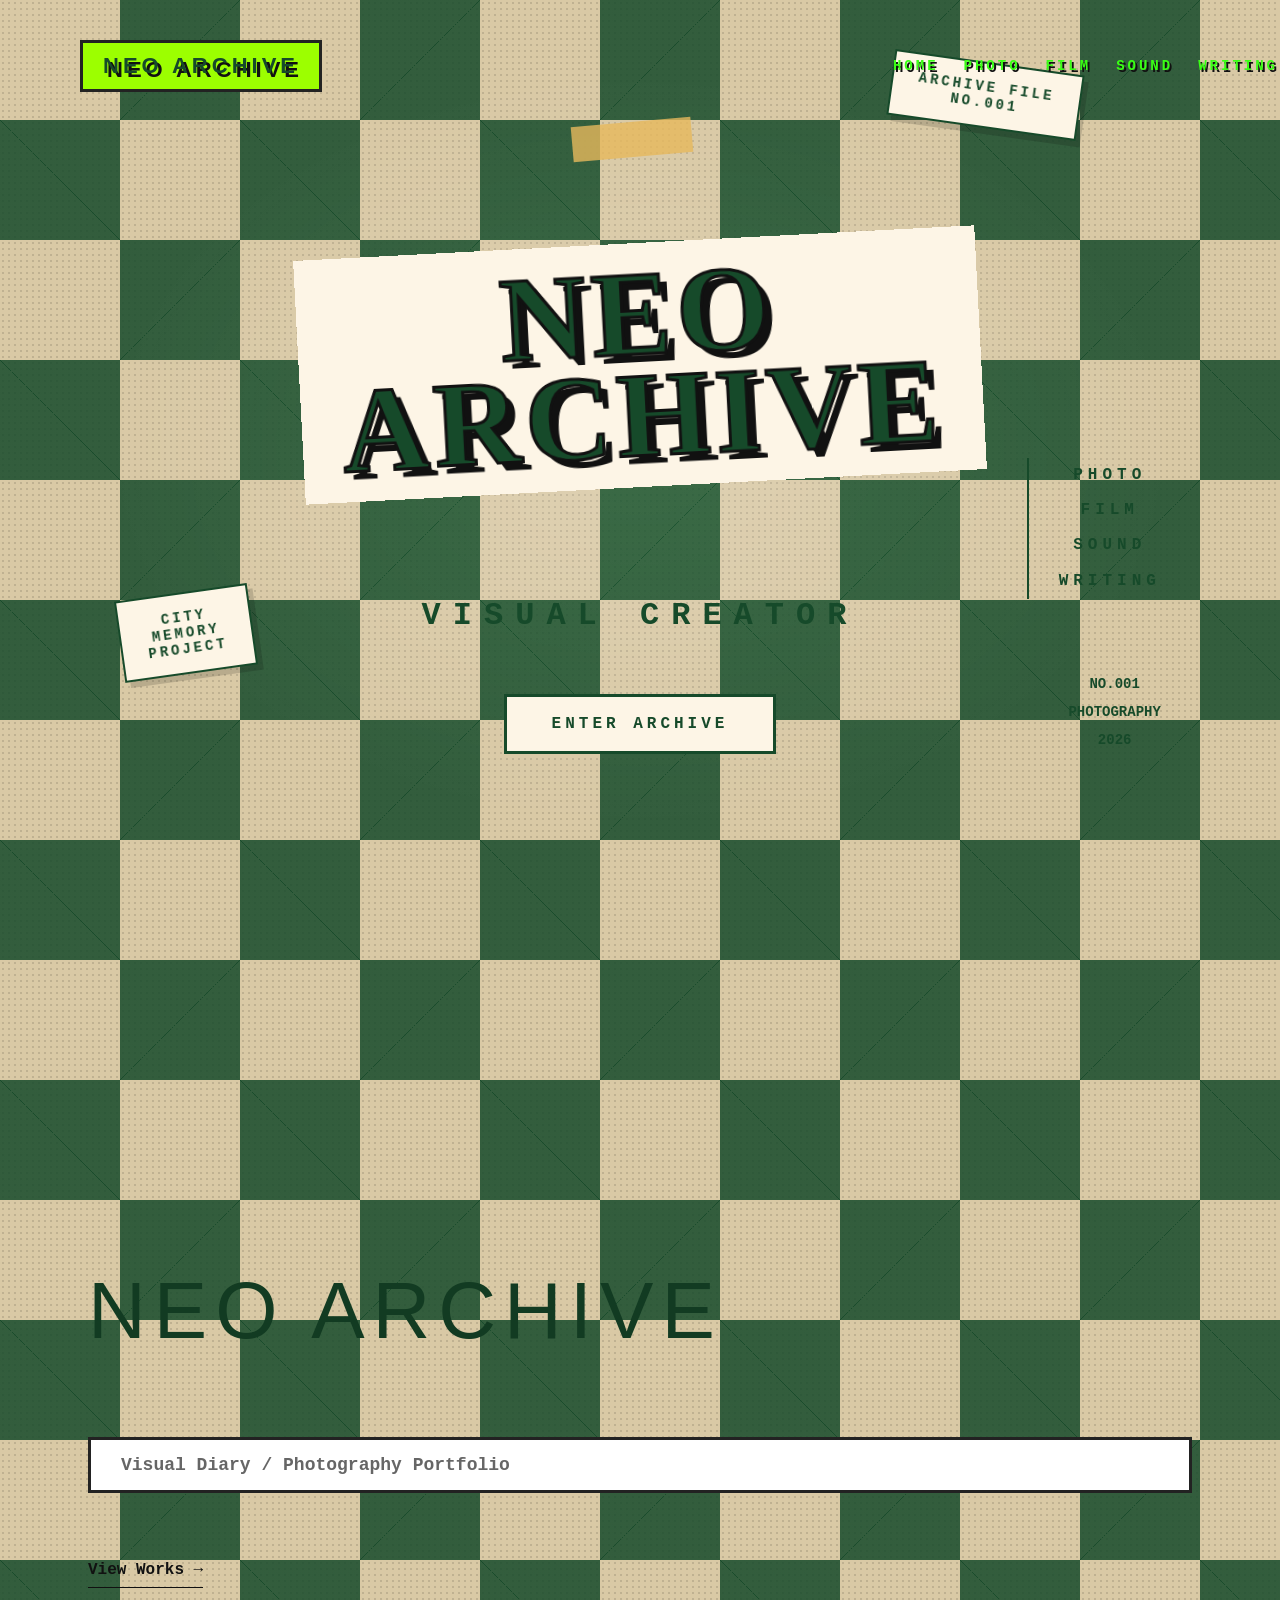
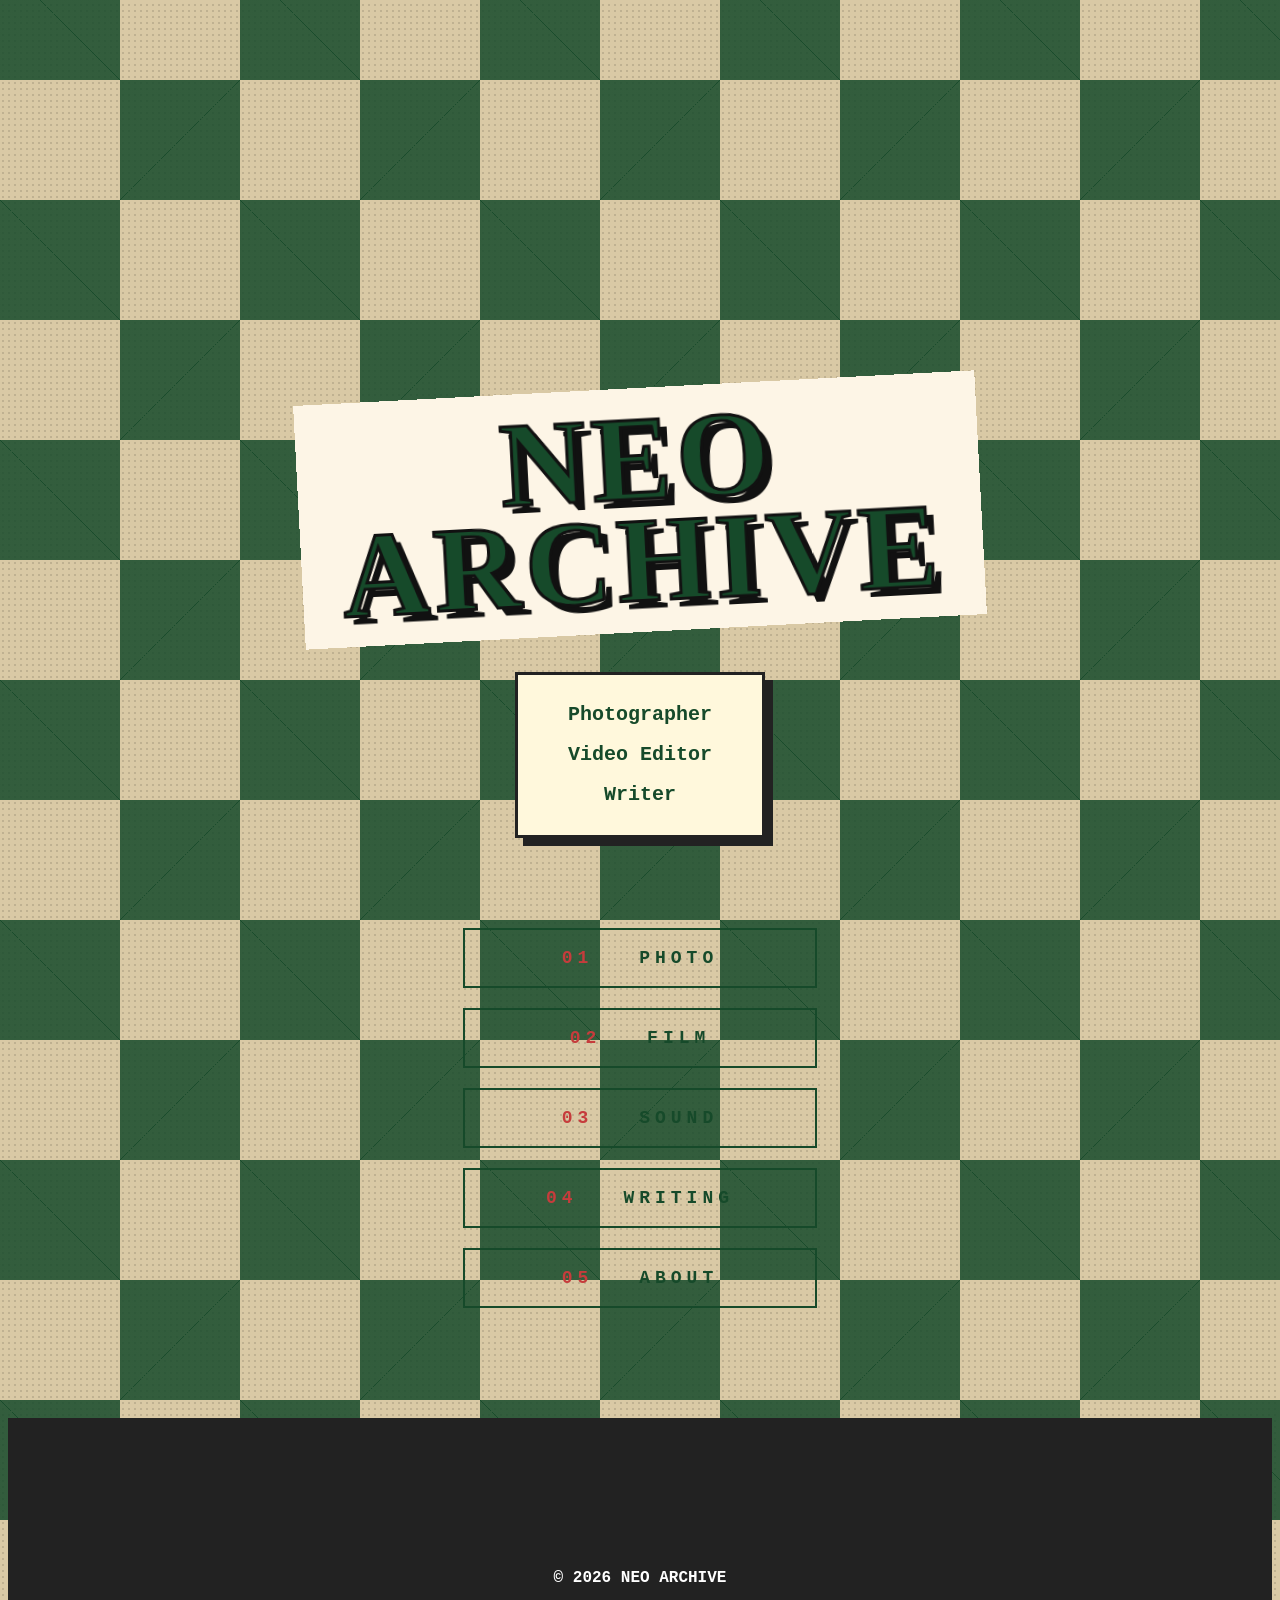
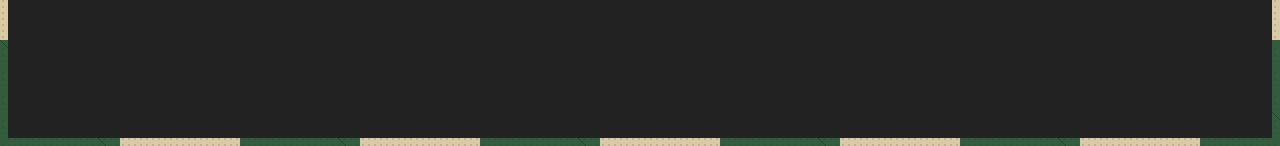
==== index.html @ 203f66b9 "Add files via upload" ====
<!DOCTYPE html>
<html lang="zh-CN">

<head>

<meta charset="UTF-8"><meta name="description" content="NEO ARCHIVE is a photography portfolio focusing on urban observation, documentary photography and visual storytelling.">

<meta name="viewport" content="width=device-width, initial-scale=1.0">

<title>NEO ARCHIVE — Photography Portfolio</title>

<link rel="stylesheet" href="style.css">

</head>


<body><div class="loader">

NEO ARCHIVE

</div><main class="home">


    <div class="cover"><div class="archive-label top-label">

ARCHIVE FILE<br>
NO.001

</div>



<div class="archive-label left-label">

CITY<br>
MEMORY<br>
PROJECT

</div>



<div class="tape">

</div>


        <h1 class="logo-big">
            NEO<br>
            ARCHIVE
        </h1>



        <div class="creator-role">

VISUAL CREATOR

</div>


<div class="creator-fields">

PHOTO<br>
FILM<br>
SOUND<br>
WRITING

</div>



        <a href="photo.html" class="enter">

            ENTER ARCHIVE

        </a>



        <div class="info">

            NO.001<br>
            PHOTOGRAPHY<br>
            2026

        </div>


    </div>


</main>
<section class="hero">

<h1>
NEO ARCHIVE
</h1>

<p>
Visual Diary / Photography Portfolio
</p>

<a href="photo.html">
View Works →
</a>

</section>

<header class="site-header">

<div class="logo">
<a href="index.html">NEO ARCHIVE</a>
</div>


<nav>

<a href="index.html">HOME</a>

<a href="photo.html">PHOTO</a>

<a href="film.html">FILM</a>

<a href="sound.html">SOUND</a>

<a href="writing.html">WRITING</a>

<a href="about.html">ABOUT</a>

</nav>


</header>



<section class="home">


<div class="logo-big">

NEO
<br>
ARCHIVE

</div>



<p class="subtitle">

Photographer
<br>

Video Editor
<br>

Writer

</p>



<div class="archive-menu">


<a href="photo.html">

<span>01</span>

PHOTO

</a>



<a href="film.html">

<span>02</span>

FILM

</a>



<a href="sound.html">

<span>03</span>

SOUND

</a>



<a href="writing.html">

<span>04</span>

WRITING

</a>



<a href="about.html">

<span>05</span>

ABOUT

</a>


</div>


</section>




<footer>

© 2026 NEO ARCHIVE

</footer>



</body>


</html>
---- style.css ----
body {

font-family:
"Helvetica Neue",
"PingFang SC",
Arial,
sans-serif;

background:#e9e5dc；

color:#4a463f;

}

font-family:
"Helvetica Neue",
"PingFang SC",
Arial,
sans-serif;

background:#fafafa;

color:#111;

}*{

margin:0;

padding:0;

box-sizing:border-box;

}


body{body {

font-family:
"Helvetica Neue",
"PingFang SC",
Arial,
sans-serif;

background:#f7f7f5;

color:#111;

}

background:

linear-gradient(
45deg,
#111 25%,
transparent 25%
),

linear-gradient(
-45deg,
#111 25%,
transparent 25%
),

linear-gradient(
45deg,
transparent 75%,
#111 75%
),

linear-gradient(
-45deg,
transparent 75%,
#111 75%
);


background-size:80px 80px;

background-position:
0 0,
0 40px,
40px -40px,
-40px 0;


background-color:#f5f0df;


color:#222;


font-family:

"Courier New",
"Microsoft YaHei",
monospace;


}


/* 顶部导航 */

header{


position:fixed;

top:0;

left:0;

width:100%;


padding:30px 50px;


display:flex;

justify-content:space-between;


z-index:10;


}



.logo{


background:#9cff00;

padding:10px 20px;

border:3px solid #222;


font-weight:bold;

}


nav{


display:flex;

gap:25px;


}



nav a {

text-decoration:none;

color:#111;

font-size:14px;

letter-spacing:3px;

}


background:#ff9fc8;


padding:8px 15px;


border:2px solid #222;


color:#222;

text-decoration:none;


}



/* 首页 */

.hero{


height:100vh;


display:flex;

flex-direction:column;

justify-content:center;

align-items:center;


}



.logo-big{


font-size:90px;


font-weight:900;


line-height:0.8;


color:#8bd000;


text-shadow:

4px 4px #222;


text-align:center;


animation:float 3s infinite;


}



.hero p{


margin-top:40px;


background:#fff;

padding:15px 30px;


border:3px solid #222;


}





/* 通用区域 */


section{


padding:120px 8%;


}



h1{


font-size:50px;


margin-bottom:60px;


color:#ff4f9a;


}





/* 卡片 */


.card{


background:#fff8dc;


border:3px solid #222;


padding:40px;


box-shadow:

10px 10px 0 #222;


}




/* 图片 */


.gallery{


display:grid;

grid-template-columns:

repeat(3,1fr);


gap:40px;


}



.gallery img{


width:100%;


border:8px solid white;


box-shadow:

5px 5px 0 #222;


transition:0.8s;


}



.gallery img:hover{


transform:

rotate(-3deg)
scale(1.05);


}





#video img{


width:400px;


border:5px solid #222;


}





.music-box{


background:#9cff00;


padding:40px;


border:4px solid #222;


width:300px;


font-size:20px;


}




footer{


padding:60px;

text-align:center;


background:#222;

color:white;


}





@keyframes float{


0%,100%{

transform:translateY(0);

}


50%{

transform:translateY(-20px);

}


}




@media(max-width:768px){


.logo-big{

font-size:50px;

}


.gallery{

grid-template-columns:1fr;

}


nav{

display:none;

}


}/* ===== 新首页布局优化 ===== */


.home{

height:100vh;

display:flex;

flex-direction:column;

justify-content:center;

align-items:center;

text-align:center;

}





.logo-big{


font-size:120px;

font-weight:900;

line-height:0.85;


color:#8bd000;


text-shadow:

8px 8px 0 #222;


letter-spacing:-5px;


animation:float 3s infinite;


}





.subtitle{


margin-top:40px;


background:#fff8dc;


padding:20px 50px;


border:3px solid #222;


box-shadow:

8px 8px 0 #222;


font-size:20px;


line-height:2;


}





.menu{


margin-top:50px;


display:flex;


gap:25px;


flex-wrap:wrap;


justify-content:center;


}




.menu a{


text-decoration:none;


color:#222;


background:#ff9fc8;


padding:15px 30px;


border:

3px solid #222;


font-size:18px;


box-shadow:

5px 5px 0 #222;


transition:.3s;


}




.menu a:hover{


transform:

translateY(-8px);


background:#9cff00;


}





@keyframes float{


0%,100%{


transform:translateY(0);


}



50%{


transform:translateY(-15px);


}


}




footer{


height:200px;


display:flex;


justify-content:center;


align-items:center;


}
/* ABOUT PAGE */


.about{


min-height:100vh;

padding-top:180px;


}



.about-card{


max-width:700px;


background:#fff8dc;


border:3px solid #222;


padding:60px;


box-shadow:

12px 12px 0 #222;


font-size:20px;


line-height:2;


}



.about-card h2{


font-size:40px;


margin-bottom:20px;


}



.contact{


margin-top:80px;


background:#9cff00;


padding:40px;


border:3px solid #222;


max-width:400px;


box-shadow:

8px 8px 0 #222;


}


.contact h2{


margin-bottom:30px;


}/* PHOTO PAGE */


.photo-page{


padding-top:180px;


}



.photo-page h1{


font-size:60px;


}



.photo-page h2{


font-size:80px;


font-weight:900;


margin-top:50px;


}



.meta{


margin-top:30px;


font-size:20px;


}



.description{


max-width:700px;


margin:

100px auto;


font-size:22px;


line-height:2;


}




.photo-book{


display:flex;


flex-direction:column;


gap:120px;


}




.photo-book img{


width:85%;


margin:auto;


border:

10px solid #fff;


box-shadow:

10px 10px 0 #222;


transition:1s;


}



.photo-book img:hover{


transform:

scale(1.03);


}





.camera-info{


margin:

150px auto;


max-width:500px;


background:#9cff00;


padding:40px;


border:

3px solid #222;


box-shadow:

8px 8px 0 #222;


}.back-home {
    position: relative;
    z-index: 9999;
    display: inline-block;
    margin: 30px;
    color: #111;
    text-decoration: none;
}.hero {
    min-height: 90vh;
    display: flex;
    flex-direction: column;
    justify-content: center;
    padding: 80px;
}


.hero h1 {
    font-size: 80px;
    font-weight: 400;
    letter-spacing: 8px;
}


.hero p {
    margin-top: 20px;
    font-size: 18px;
    color: #666;
}


.hero a {
    margin-top: 50px;
    width: fit-content;
    text-decoration: none;
    color: #111;
    border-bottom: 1px solid #111;
    padding-bottom: 8px;
}.photo-page {
    padding: 120px 80px;
}


.photo-page h1 {
    font-size: 60px;
    font-weight: 300;
    letter-spacing: 10px;
}


.photo-page h2 {
    margin-top: 30px;
    font-size: 28px;
    font-weight: 400;
}


.meta {
    margin-top: 20px;
    color: #777;
    line-height: 2;
}


.description {
    max-width: 500px;
    margin: 80px 0;
    line-height: 2;
    font-size: 16px;
}.photo-book {

    display:flex;

    flex-direction:column;

    gap:120px;

}


.photo-book img {

    width:100%;

    max-width:1100px;

    margin:auto;

    display:block;

}.photo-book img {

    opacity:0;

    transform:translateY(40px);

    animation:fadeUp 1s ease forwards;

}


.photo-book img:nth-child(2){

animation-delay:.3s;

}


.photo-book img:nth-child(3){

animation-delay:.6s;

}



@keyframes fadeUp {


from {

opacity:0;

transform:translateY(40px);

}


to {

opacity:1;

transform:translateY(0);

}

}.lightbox {

position:fixed;

top:0;

left:0;

width:100%;

height:100%;

background:rgba(0,0,0,0.85);

display:none;

justify-content:center;

align-items:center;

z-index:9999;

}


.lightbox img {

max-width:90%;

max-height:90%;

}



.lightbox.active {

display:flex;

}


.gallery-img {

cursor:pointer;

}.about-page {

padding:120px 80px;

max-width:900px;

}


.about-page h1 {

font-size:60px;

font-weight:300;

letter-spacing:10px;

}



.about-content {

margin-top:80px;

}



.about-content h2 {

font-size:30px;

font-weight:400;

margin-bottom:50px;

}



.about-content p {

font-size:18px;

line-height:2;

margin-bottom:30px;

color:#333;

}



.contact {

margin-top:120px;

}



.contact h3 {

letter-spacing:5px;

font-weight:400;

}



.contact p {

line-height:2;

color:#555;

}.site-header {

display:flex;

justify-content:space-between;

align-items:center;

padding:40px 80px;

}



.logo a {

text-decoration:none;

color:#111;

font-size:22px;

letter-spacing:4px;

}

text-decoration:none;

color:#111;

font-size:22px;

letter-spacing:4px;

}



nav {

display:flex;

gap:40px;

}



nav a {

text-decoration:none;

color:#111;

font-size:14px;

letter-spacing:3px;

}

text-decoration:none;

color:#333;

font-size:14px;

letter-spacing:3px;

}



nav a:hover {

opacity:.5;

}/* Mobile Responsive */

@media (max-width: 768px) {


.site-header {

    padding:25px 20px;

    flex-direction:column;

    gap:25px;

}



.logo a {

    font-size:18px;

}



nav {

    gap:20px;

}



nav a {

    font-size:12px;

}



.hero {

    padding:40px 20px;

}



.hero h1 {

    font-size:45px;

    letter-spacing:5px;

}



.photo-page {

    padding:60px 20px;

}



.photo-page h1 {

    font-size:40px;

}



.photo-book {

    gap:60px;

}



.photo-book img {

    width:100%;

}



.about-page {

    padding:60px 20px;

}



.about-page h1 {

    font-size:40px;

}



.about-content h2 {

    font-size:24px;

}



.about-content p {

    font-size:16px;

}


.contact {

    margin-top:60px;

}


}img {

max-width:100%;

height:auto;

}/* Page Fade In */

body {

animation: pageFade 1s ease;

}


@keyframes pageFade {

from {

opacity:0;

}

to {

opacity:1;

}

}/* Title Animation */


.hero h1,
.photo-page h1,
.about-page h1 {

animation:titleMove 1s ease forwards;

}


@keyframes titleMove {


from {

opacity:0;

transform:translateY(30px);

}


to {

opacity:1;

transform:translateY(0);

}


}.site-header {

animation:navShow 1s ease;

}


@keyframes navShow {

from {

opacity:0;

transform:translateY(-20px);

}


to {

opacity:1;

transform:translateY(0);

}


}/* Photo Animation */

.photo-book img {

    opacity:0;

    transform:translateY(40px);

    animation:photoShow 1s ease forwards;

}


.photo-book img:nth-child(1){

    animation-delay:.2s;

}


.photo-book img:nth-child(2){

    animation-delay:.5s;

}


.photo-book img:nth-child(3){

    animation-delay:.8s;

}


@keyframes photoShow {

    from {

        opacity:0;

        transform:translateY(40px);

    }


    to {

        opacity:1;

        transform:translateY(0);

    }

}h1,
h2,
h3,
p {

color:#111;

}h1,
h2,
h3 {

color:#3f3a33;

}
/* ===== Neon Green Typography Style ===== */


body {

    color:#39ff14;

    font-family:
    "Comic Sans MS",
    "Arial Rounded MT Bold",
    "Courier New",
    sans-serif;

    font-weight:900;

}



/* 所有文字 */

p,
span,
div,
a,
li {

    color:#39ff14;

    font-weight:900;

}



/* 标题 */

h1,
h2,
h3 {

    color:#39ff14;

    font-family:
    "Comic Sans MS",
    "Arial Rounded MT Bold",
    sans-serif;

    font-weight:900;

    letter-spacing:3px;


    text-shadow:

    3px 3px 0 #111;

}



/* Logo */


.logo a {


    color:#39ff14;

    font-family:

    "Comic Sans MS",
    sans-serif;


    font-weight:900;


    text-shadow:

    4px 4px 0 #111;


}



/* 导航 */


nav a {


    color:#39ff14;


    font-weight:900;


    text-shadow:

    2px 2px 0 #111;


}



/* 首页大标题 */


.logo-big {


    color:#39ff14;


    font-family:

    "Arial Rounded MT Bold",
    "Comic Sans MS",
    sans-serif;


    font-weight:900;


    text-shadow:


    6px 6px 0 #111;



}NEO ARCHIVE

(荧光绿粗字体)

PHOTO

ABOUT

WORKS.neo-font {


font-family:

"Arial Black",
"Impact",
sans-serif;


font-weight:900;


color:#39ff14;


letter-spacing:8px;


-webkit-text-stroke:

2px #111;


text-shadow:

6px 6px 0 #111;


transform:

rotate(-2deg);


}.logo-big{


font-family:

"Arial Black",
sans-serif;


font-size:120px;


font-weight:900;


color:#39ff14;


-webkit-text-stroke:

3px #111;


text-shadow:

8px 8px 0 #111;


letter-spacing:-5px;


transform:

rotate(-3deg);


}.archive-code{


font-family:

"Courier New",
monospace;


font-size:14px;


letter-spacing:4px;


color:#39ff14;


margin-top:40px;


}/* ===== Dark Green Typography ===== */


body,
p,
span,
a,
li {

color:#164A2A;

font-weight:800;

}



h1,
h2,
h3 {

color:#123B22;

font-weight:900;

text-shadow:none;

}



.logo a {

color:#164A2A;

font-weight:900;

}body {


background-color:#D9C9A5;


/* 大型复古棋盘 */

background-image:


linear-gradient(
45deg,
rgba(22,74,42,.85) 25%,
transparent 25%
),


linear-gradient(
-45deg,
rgba(22,74,42,.85) 25%,
transparent 25%
),


linear-gradient(
45deg,
transparent 75%,
rgba(22,74,42,.85) 75%
),


linear-gradient(
-45deg,
transparent 75%,
rgba(22,74,42,.85) 75%
),


/* 织物颗粒 */

radial-gradient(
rgba(0,0,0,.12) 1px,
transparent 1px
);



background-size:


240px 240px,
240px 240px,
240px 240px,
240px 240px,
6px 6px;



background-position:


0 0,
0 120px,
120px -120px,
-120px 0,
0 0;



}body::before{


content:"";


position:fixed;


inset:0;


pointer-events:none;



background:

radial-gradient(
rgba(255,255,255,.15),
transparent 60%
);



mix-blend-mode:overlay;


}.logo-big,
.photo-page h1 {


background:#FDF5E6;


padding:20px 40px;


display:inline-block;


}.photo-book img {


width:80%;

margin:auto;


background:#FDF5E6;


padding:20px;


border:2px solid #164A2A;


box-shadow:

8px 12px 20px rgba(0,0,0,.25);


transition:.5s;


}.photo-book img:nth-child(odd){

transform:rotate(-3deg);

}



.photo-book img:nth-child(even){

transform:rotate(3deg);

}



.photo-book img:hover{


transform:

rotate(0deg)
scale(1.05);


}.photo-book{


position:relative;

}



.photo-book img{


position:relative;

}/* =====================
HOME COVER DESIGN
===================== */


.home {


min-height:100vh;


display:flex;


justify-content:center;


align-items:center;


}



.cover {


text-align:center;


position:relative;


}



.logo-big {


font-family:

"Playfair Display",
serif;


font-size:120px;


line-height:.85;


letter-spacing:5px;


color:#164A2A;


font-weight:900;



}



.archive-title {


margin-top:50px;


font-size:20px;


letter-spacing:8px;


color:#164A2A;


}



.enter {


display:inline-block;


margin-top:60px;


padding:18px 45px;


border:

3px solid #164A2A;


color:#164A2A;


text-decoration:none;


font-weight:900;


letter-spacing:4px;


background:#FDF5E6;


transition:.3s;


}



.enter:hover {


background:#164A2A;


color:#FDF5E6;


}



.info {


position:absolute;


right:-180px;


bottom:0;


font-family:

"Courier New",
monospace;


font-size:14px;


line-height:2;


color:#164A2A;


}/* ======================
ARCHIVE LABEL ELEMENTS
====================== */


.archive-label {


position:absolute;


background:#FDF5E6;


border:

2px solid #164A2A;


padding:15px 25px;


font-family:

"Courier New",
monospace;


font-size:14px;


font-weight:bold;


letter-spacing:3px;


color:#164A2A;


box-shadow:

5px 6px 0 rgba(0,0,0,.15);


}



/* 顶部标签 */


.top-label{


top:-100px;


right:-100px;


transform:rotate(8deg);


}



/* 左侧标签 */


.left-label{


left:-180px;


bottom:80px;


transform:rotate(-8deg);


}



/* 胶带 */


.tape{


position:absolute;


width:120px;


height:35px;


background:#E6B85C;


opacity:.8;


top:-40px;


left:40%;


transform:

rotate(-5deg);


}.archive-label:hover{


transform:

rotate(0deg)
scale(1.05);


transition:.3s;


}/* ===== Creator Identity ===== */


.creator-role {


margin-top:50px;


font-size:32px;


letter-spacing:12px;


font-weight:900;


color:#164A2A;


}



.creator-fields {


position:absolute;


right:-180px;


top:50%;


font-family:

"Courier New",
monospace;


font-size:16px;


line-height:2.2;


letter-spacing:5px;


color:#164A2A;


border-left:

2px solid #164A2A;


padding-left:30px;


}/* =================
FILM PAGE
================= */


.film-page{


padding:140px 80px;


}



.film-page h1{


font-size:80px;


color:#164A2A;


margin:40px 0;


}



.film-project{


max-width:900px;


}



.film-project h2{


font-size:45px;


margin-bottom:30px;


}



.video-box{


margin:60px 0;


background:#111;


padding:20px;


box-shadow:

10px 10px 0 rgba(22,74,42,.3);


}



.video-box video{.video-box img {


width:100%;


display:block;


cursor:pointer;


transition:.5s;


}



.video-box img:hover {


transform:scale(1.03);


}


width:100%;


display:block;


}



.film-info{


background:#FDF5E6;


border:

2px solid #164A2A;


padding:35px;


font-family:

"Courier New",
monospace;


line-height:2;


}.film-title{

margin-bottom:30px;

}


.film-title h2{

font-size:45px;

color:#164A2A;

}


.film-title p{


font-family:"Courier New",monospace;


letter-spacing:3px;


color:#164A2A;


}/* =======================
SOUND ARCHIVE
======================= */


.sound-page{


padding:140px 80px;


}



.sound-page h1{


font-size:80px;


color:#164A2A;


margin:40px 0;


}



.sound-intro{


max-width:600px;


font-size:18px;


line-height:2;


margin-bottom:80px;


}



.music-card{


background:#FDF5E6;


border:

2px solid #164A2A;


padding:40px;


margin-bottom:50px;


max-width:600px;


box-shadow:

8px 8px 0 rgba(22,74,42,.25);


}



.music-card h2{


font-size:30px;


margin-bottom:30px;


}



.music-card p{


font-family:

"Courier New",
monospace;


line-height:2;


}/* =====================
WRITING ARCHIVE
===================== */


.writing-page{


padding:140px 80px;


}



.writing-page h1{


font-size:80px;


color:#164A2A;


margin:40px 0;


}




.writing-intro{


max-width:600px;


font-size:20px;


line-height:2;


margin-bottom:80px;


}





.note-paper{


max-width:650px;


background:#FDF5E6;


padding:45px;


margin-bottom:50px;


border-left:

8px solid #164A2A;


box-shadow:

8px 10px 20px rgba(0,0,0,.15);


}



.note-paper h2{


font-size:30px;


margin-bottom:30px;


}



.note-paper p{


font-family:

"Courier New",
monospace;


line-height:2;


margin-bottom:20px;


}/* =====================
ARCHIVE MENU
===================== */


.archive-menu{


margin-top:70px;


display:flex;


flex-direction:column;


gap:20px;


}



.archive-menu a{


width:300px;


padding:18px 25px;


border:

2px solid #164A2A;


color:#164A2A;


text-decoration:none;


font-family:

"Courier New",
monospace;


font-size:18px;


letter-spacing:5px;


transition:.4s;


}



.archive-menu span{


margin-right:30px;


color:#C63C3C;


font-weight:bold;


}



.archive-menu a:hover{


background:#164A2A;


color:#FDF5E6;


transform:

translateX(15px);


}/* Loading */


.loader{


position:fixed;


top:0;


left:0;


width:100%;


height:100%;


background:#FDF5E6;


display:flex;


justify-content:center;


align-items:center;


font-size:40px;


letter-spacing:10px;


color:#164A2A;


z-index:99999;


animation:

loaderHide 2s forwards;


}



@keyframes loaderHide{


0%{

opacity:1;

}


80%{

opacity:1;

}


100%{

opacity:0;

visibility:hidden;

}


}
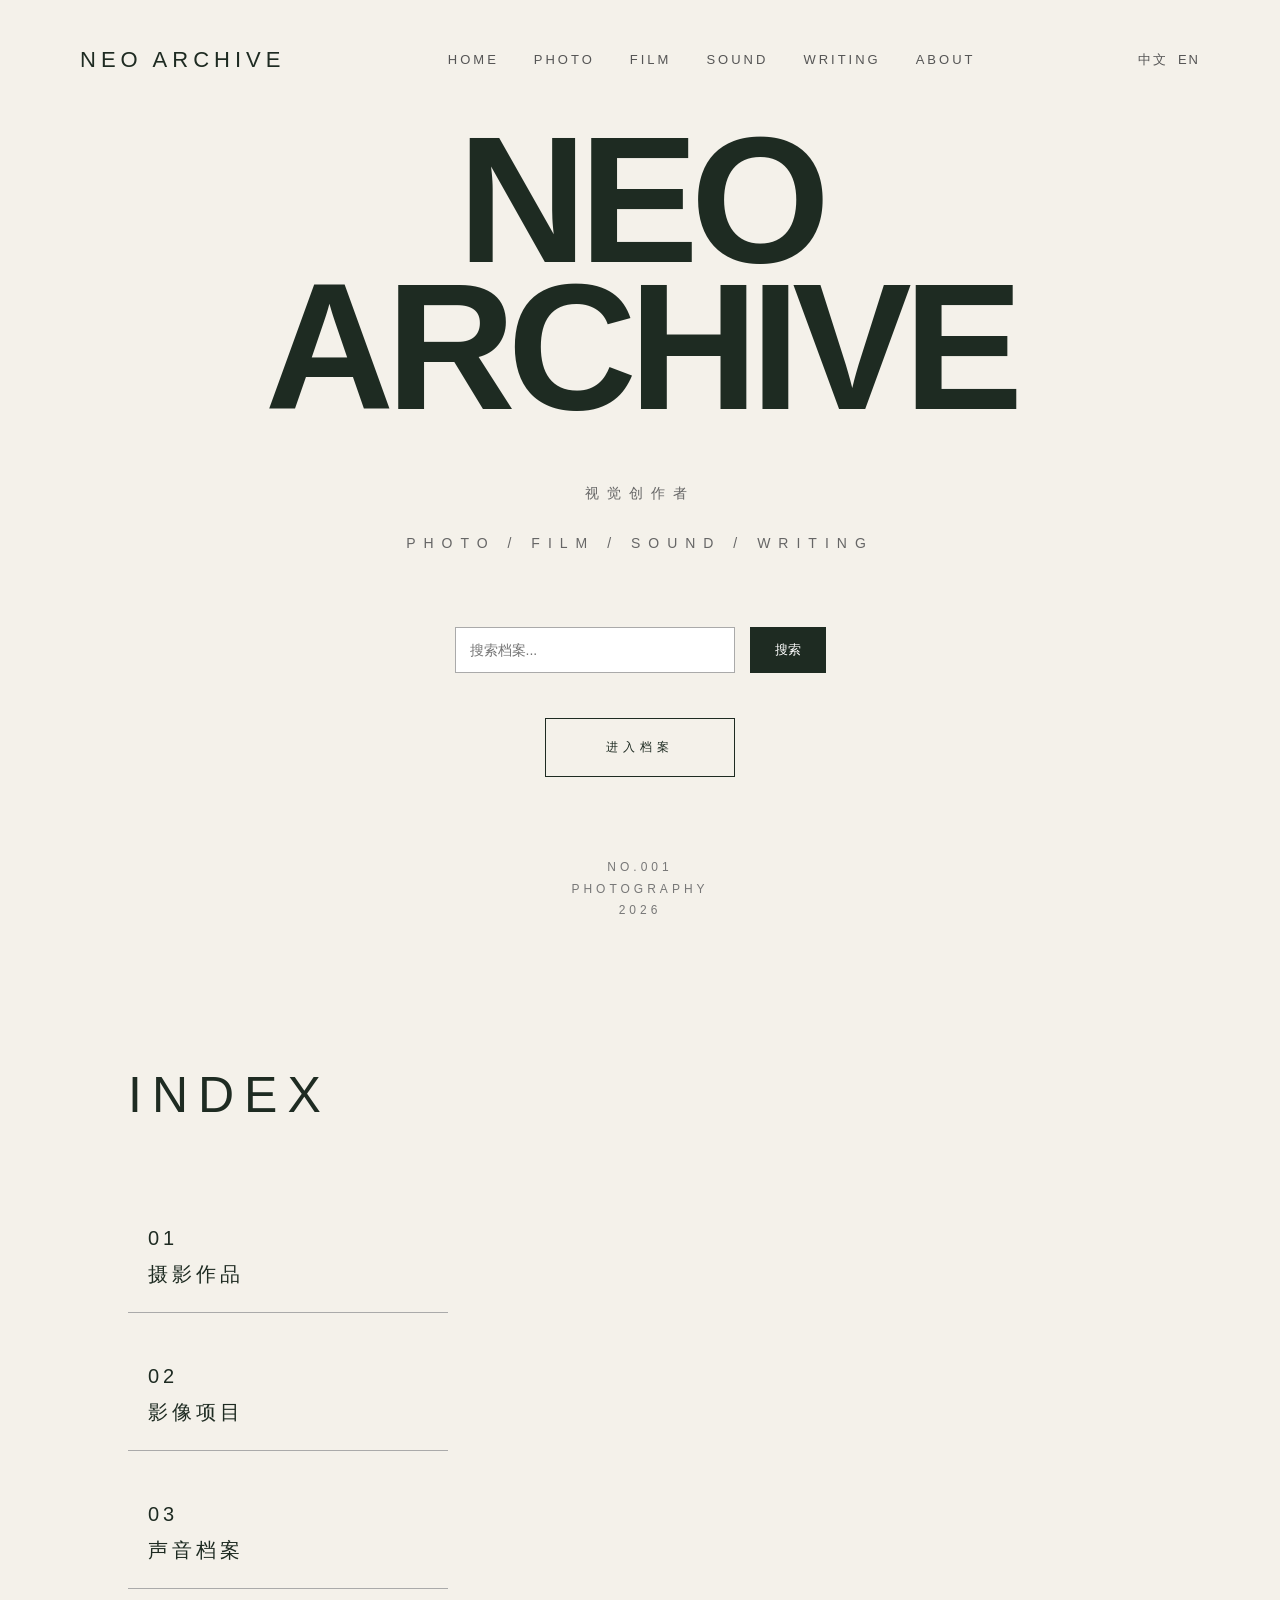
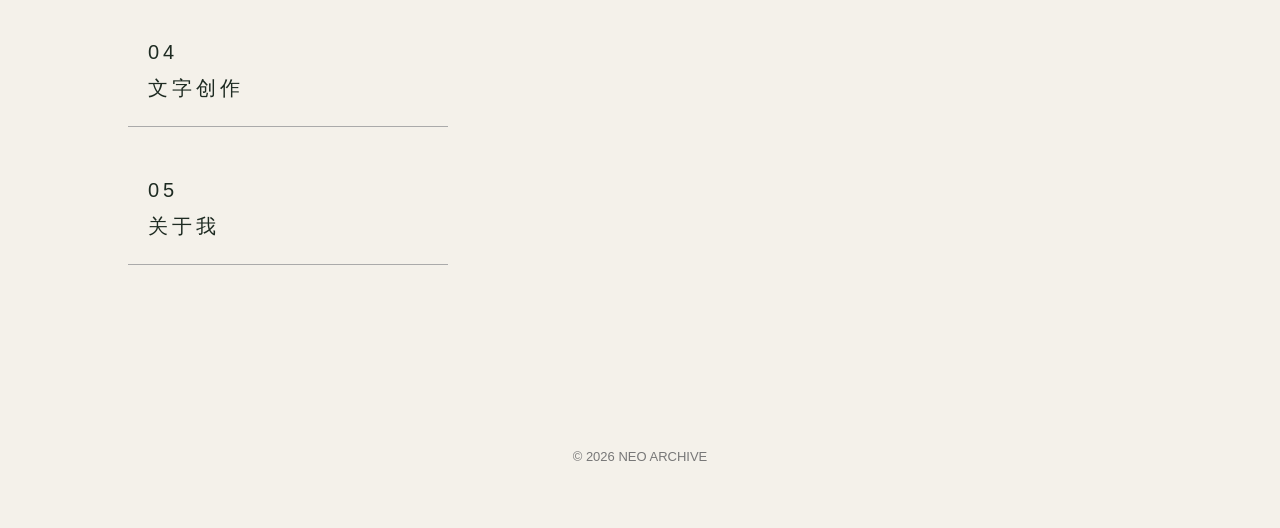
==== commit ba6b884b: "Add files via upload" ====
--- a/index.html
+++ b/index.html
@@ -3,221 +3,354 @@
 
 <head>
 
-<meta charset="UTF-8"><meta name="description" content="NEO ARCHIVE is a photography portfolio focusing on urban observation, documentary photography and visual storytelling.">
+<meta charset="UTF-8">
 
 <meta name="viewport" content="width=device-width, initial-scale=1.0">
 
-<title>NEO ARCHIVE — Photography Portfolio</title>
+<title>NEO ARCHIVE</title>
 
 <link rel="stylesheet" href="style.css">
 
 </head>
 
 
-<body><div class="loader">
+<body>
+
+
+<header class="site-header">
+
+
+<div class="logo">
+
+<a href="index.html">
 
 NEO ARCHIVE
 
-</div><main class="home">
-
-
-    <div class="cover"><div class="archive-label top-label">
-
-ARCHIVE FILE<br>
+</a>
+
+</div>
+
+
+
+<nav>
+
+<a href="index.html">
+HOME
+</a>
+
+<a href="photo.html">
+PHOTO
+</a>
+
+<a href="film.html">
+FILM
+</a>
+
+<a href="sound.html">
+SOUND
+</a>
+
+<a href="writing.html">
+WRITING
+</a>
+
+<a href="about.html">
+ABOUT
+</a>
+
+
+</nav>
+
+
+
+<div class="language">
+
+<button onclick="changeLanguage('zh')">
+中文
+</button>
+
+
+<button onclick="changeLanguage('en')">
+EN
+</button>
+
+
+</div>
+
+
+</header>
+
+
+
+
+
+<main class="home">
+
+
+<div class="cover">
+
+
+
+
+
+
+
+
+<h1 class="logo-big">
+
+NEO
+
+<br>
+
+ARCHIVE
+
+</h1>
+
+
+
+
+
+<div class="creator-role">
+
+
+<span data-zh>
+视觉创作者
+</span>
+
+
+<span data-en style="display:none;">
+VISUAL CREATOR
+</span>
+
+
+<br><br>
+
+
+PHOTO / FILM / SOUND / WRITING
+
+
+</div>
+
+
+
+
+
+
+<div class="search-box">
+
+
+<input
+
+id="searchInput"
+
+type="text"
+
+data-placeholder-zh="搜索档案..."
+
+data-placeholder-en="SEARCH ARCHIVE..."
+
+placeholder="搜索档案..."
+
+>
+
+
+<button>
+
+<span data-zh>
+搜索
+</span>
+
+
+<span data-en style="display:none;">
+SEARCH
+</span>
+
+
+</button>
+
+
+</div>
+
+
+
+
+
+
+<a href="photo.html" class="enter">
+
+
+<span data-zh>
+进入档案
+</span>
+
+
+<span data-en style="display:none;">
+ENTER ARCHIVE
+</span>
+
+
+</a>
+
+
+
+
+
+
+<div class="info">
+
+
 NO.001
 
-</div>
-
-
-
-<div class="archive-label left-label">
-
-CITY<br>
-MEMORY<br>
-PROJECT
-
-</div>
-
-
-
-<div class="tape">
-
-</div>
-
-
-        <h1 class="logo-big">
-            NEO<br>
-            ARCHIVE
-        </h1>
-
-
-
-        <div class="creator-role">
-
-VISUAL CREATOR
-
-</div>
-
-
-<div class="creator-fields">
-
-PHOTO<br>
-FILM<br>
-SOUND<br>
+<br>
+
+PHOTOGRAPHY
+
+<br>
+
+2026
+
+
+</div>
+
+
+
+
+</div>
+
+
+</main>
+
+
+
+
+
+
+
+<section class="archive-index">
+
+
+<h2>
+
+INDEX
+
+</h2>
+
+
+
+<div class="archive-menu">
+
+
+
+<a href="photo.html">
+
+01
+
+<br>
+
+<span data-zh>
+摄影作品
+</span>
+
+<span data-en style="display:none;">
+PHOTO
+</span>
+
+
+</a>
+
+
+
+
+
+<a href="film.html">
+
+02
+
+<br>
+
+<span data-zh>
+影像项目
+</span>
+
+<span data-en style="display:none;">
+FILM
+</span>
+
+
+</a>
+
+
+
+
+
+<a href="sound.html">
+
+03
+
+<br>
+
+<span data-zh>
+声音档案
+</span>
+
+<span data-en style="display:none;">
+SOUND
+</span>
+
+
+</a>
+
+
+
+
+
+<a href="writing.html">
+
+04
+
+<br>
+
+<span data-zh>
+文字创作
+</span>
+
+<span data-en style="display:none;">
 WRITING
-
-</div>
-
-
-
-        <a href="photo.html" class="enter">
-
-            ENTER ARCHIVE
-
-        </a>
-
-
-
-        <div class="info">
-
-            NO.001<br>
-            PHOTOGRAPHY<br>
-            2026
-
-        </div>
-
-
-    </div>
-
-
-</main>
-<section class="hero">
-
-<h1>
-NEO ARCHIVE
-</h1>
-
-<p>
-Visual Diary / Photography Portfolio
-</p>
-
-<a href="photo.html">
-View Works →
-</a>
+</span>
+
+
+</a>
+
+
+
+
+
+<a href="about.html">
+
+05
+
+<br>
+
+<span data-zh>
+关于我
+</span>
+
+<span data-en style="display:none;">
+ABOUT
+</span>
+
+
+</a>
+
+
+
+</div>
+
 
 </section>
 
-<header class="site-header">
-
-<div class="logo">
-<a href="index.html">NEO ARCHIVE</a>
-</div>
-
-
-<nav>
-
-<a href="index.html">HOME</a>
-
-<a href="photo.html">PHOTO</a>
-
-<a href="film.html">FILM</a>
-
-<a href="sound.html">SOUND</a>
-
-<a href="writing.html">WRITING</a>
-
-<a href="about.html">ABOUT</a>
-
-</nav>
-
-
-</header>
-
-
-
-<section class="home">
-
-
-<div class="logo-big">
-
-NEO
-<br>
-ARCHIVE
-
-</div>
-
-
-
-<p class="subtitle">
-
-Photographer
-<br>
-
-Video Editor
-<br>
-
-Writer
-
-</p>
-
-
-
-<div class="archive-menu">
-
-
-<a href="photo.html">
-
-<span>01</span>
-
-PHOTO
-
-</a>
-
-
-
-<a href="film.html">
-
-<span>02</span>
-
-FILM
-
-</a>
-
-
-
-<a href="sound.html">
-
-<span>03</span>
-
-SOUND
-
-</a>
-
-
-
-<a href="writing.html">
-
-<span>04</span>
-
-WRITING
-
-</a>
-
-
-
-<a href="about.html">
-
-<span>05</span>
-
-ABOUT
-
-</a>
-
-
-</div>
-
-
-</section>
+
+
 
 
 
@@ -230,6 +363,11 @@
 
 
 
+
+
+<script src="script.js"></script>
+
+
 </body>
 
 
--- a/style.css
+++ b/style.css
@@ -1,2902 +1,771 @@
-body {
-
-font-family:
-"Helvetica Neue",
-"PingFang SC",
-Arial,
-sans-serif;
-
-background:#e9e5dc；
-
-color:#4a463f;
-
-}
-
-font-family:
-"Helvetica Neue",
-"PingFang SC",
-Arial,
-sans-serif;
-
-background:#fafafa;
-
-color:#111;
-
-}*{
-
-margin:0;
-
-padding:0;
-
-box-sizing:border-box;
-
-}
-
-
-body{body {
-
-font-family:
-"Helvetica Neue",
-"PingFang SC",
-Arial,
-sans-serif;
-
-background:#f7f7f5;
-
-color:#111;
-
-}
-
-background:
-
-linear-gradient(
-45deg,
-#111 25%,
-transparent 25%
-),
-
-linear-gradient(
--45deg,
-#111 25%,
-transparent 25%
-),
-
-linear-gradient(
-45deg,
-transparent 75%,
-#111 75%
-),
-
-linear-gradient(
--45deg,
-transparent 75%,
-#111 75%
-);
-
-
-background-size:80px 80px;
-
-background-position:
-0 0,
-0 40px,
-40px -40px,
--40px 0;
-
-
-background-color:#f5f0df;
-
-
-color:#222;
-
-
-font-family:
-
-"Courier New",
-"Microsoft YaHei",
-monospace;
-
-
-}
-
-
-/* 顶部导航 */
-
-header{
-
-
-position:fixed;
-
-top:0;
-
-left:0;
-
-width:100%;
-
-
-padding:30px 50px;
-
-
-display:flex;
-
-justify-content:space-between;
-
-
-z-index:10;
-
-
-}
-
-
-
-.logo{
-
-
-background:#9cff00;
-
-padding:10px 20px;
-
-border:3px solid #222;
-
-
-font-weight:bold;
-
-}
+/* =========================
+   NEO ARCHIVE
+   Minimal Photo Portfolio
+========================= */
+
+
+/* 基础 */
+
+*{
+    margin:0;
+    padding:0;
+    box-sizing:border-box;
+}
+
+
+body{
+
+    background:#F4F1EA;
+
+    color:#1E2B22;
+
+    font-family:
+    "Helvetica Neue",
+    "PingFang SC",
+    "Microsoft YaHei",
+    Arial,
+    sans-serif;
+
+    line-height:1.8;
+
+}
+
+
+
+/* 图片 */
+
+img{
+
+    max-width:100%;
+    height:auto;
+    display:block;
+
+}
+
+
+
+/* 链接 */
+
+a{
+
+    color:inherit;
+    text-decoration:none;
+
+}
+
+
+
+/* =========================
+ HEADER
+========================= */
+
+
+.site-header{
+
+    position:relative;
+
+    display:flex;
+
+    justify-content:space-between;
+
+    align-items:center;
+
+    padding:
+
+    40px 80px;
+
+
+    z-index:10;
+
+}
+
+
+
+.logo a{
+
+    font-size:22px;
+
+    letter-spacing:5px;
+
+    font-weight:500;
+
+}
+
 
 
 nav{
 
-
-display:flex;
-
-gap:25px;
-
-
-}
-
-
-
-nav a {
-
-text-decoration:none;
-
-color:#111;
-
-font-size:14px;
-
-letter-spacing:3px;
-
-}
-
-
-background:#ff9fc8;
-
-
-padding:8px 15px;
-
-
-border:2px solid #222;
-
-
-color:#222;
-
-text-decoration:none;
-
-
-}
-
-
-
-/* 首页 */
-
-.hero{
-
-
-height:100vh;
-
-
-display:flex;
-
-flex-direction:column;
-
-justify-content:center;
-
-align-items:center;
-
-
-}
-
+    display:flex;
+
+    gap:35px;
+
+}
+
+
+
+nav a{
+
+    font-size:13px;
+
+    letter-spacing:3px;
+
+    color:#555;
+
+    transition:.3s;
+
+}
+
+
+
+nav a:hover{
+
+    color:#1E2B22;
+
+}
+
+
+
+/* 语言按钮 */
+
+
+.language{
+
+    display:flex;
+
+    gap:10px;
+
+}
+
+
+
+.language button{
+
+    border:none;
+
+    background:none;
+
+    cursor:pointer;
+
+    font-size:13px;
+
+    letter-spacing:2px;
+
+    color:#555;
+
+}
+
+
+.language button:hover{
+
+    color:#1E2B22;
+
+}
+
+
+
+/* =========================
+ HOME
+========================= */
+
+
+.home{
+
+    min-height:90vh;
+
+    display:flex;
+
+    justify-content:center;
+
+    align-items:center;
+
+}
+
+
+
+.cover{
+
+    position:relative;
+
+    text-align:center;
+
+}
+
+
+
+
+
+
+
+/* 主标题 */
 
 
 .logo-big{
 
-
-font-size:90px;
-
-
-font-weight:900;
-
-
-line-height:0.8;
-
-
-color:#8bd000;
-
-
-text-shadow:
-
-4px 4px #222;
-
-
-text-align:center;
-
-
-animation:float 3s infinite;
-
-
-}
-
-
-
-.hero p{
-
-
-margin-top:40px;
-
-
-background:#fff;
-
-padding:15px 30px;
-
-
-border:3px solid #222;
-
-
-}
-
-
-
-
-
-/* 通用区域 */
-
-
-section{
-
-
-padding:120px 8%;
-
-
-}
-
-
-
-h1{
-
-
-font-size:50px;
-
-
-margin-bottom:60px;
-
-
-color:#ff4f9a;
-
-
-}
-
-
-
-
-
-/* 卡片 */
-
-
-.card{
-
-
-background:#fff8dc;
-
-
-border:3px solid #222;
-
-
-padding:40px;
-
-
-box-shadow:
-
-10px 10px 0 #222;
-
-
-}
-
-
-
-
-/* 图片 */
-
-
-.gallery{
-
-
-display:grid;
-
-grid-template-columns:
-
-repeat(3,1fr);
-
-
-gap:40px;
-
-
-}
-
-
-
-.gallery img{
-
-
-width:100%;
-
-
-border:8px solid white;
-
-
-box-shadow:
-
-5px 5px 0 #222;
-
-
-transition:0.8s;
-
-
-}
-
-
-
-.gallery img:hover{
-
-
-transform:
-
-rotate(-3deg)
-scale(1.05);
-
-
-}
-
-
-
-
-
-#video img{
-
-
-width:400px;
-
-
-border:5px solid #222;
-
-
-}
-
-
-
-
-
-.music-box{
-
-
-background:#9cff00;
-
-
-padding:40px;
-
-
-border:4px solid #222;
-
-
-width:300px;
-
-
-font-size:20px;
-
-
-}
-
-
+    font-size:
+    clamp(90px,14vw,180px);
+
+    line-height:0.82;
+
+    letter-spacing:-8px;
+
+    font-weight:600;
+
+    color:#1E2B22;
+
+    animation:titleShow 1.2s ease;
+
+}
+
+
+
+.creator-role{
+
+    margin-top:60px;
+
+    font-size:14px;
+
+    letter-spacing:8px;
+
+    color:#666;
+
+    text-transform:uppercase;
+
+}
+
+
+
+/* 搜索 */
+
+
+.search-box{
+
+    margin-top:70px;
+
+    display:flex;
+
+    justify-content:center;
+
+    gap:15px;
+
+}
+
+
+
+.search-box input{
+
+
+    width:280px;
+
+
+    padding:14px;
+
+
+    background:white;
+
+
+    border:
+
+    1px solid #aaa;
+
+
+    font-size:14px;
+
+
+}
+
+
+
+.search-box button{
+
+
+    padding:14px 25px;
+
+
+    border:none;
+
+
+    background:#1E2B22;
+
+
+    color:white;
+
+
+    cursor:pointer;
+
+}
+
+
+
+/* 进入按钮 */
+
+
+.enter{
+
+    display:inline-block;
+
+    margin-top:45px;
+
+    padding:18px 60px;
+
+    border:1px solid #1E2B22;
+
+    letter-spacing:5px;
+
+    font-size:12px;
+
+    transition:.5s;
+
+}
+
+
+.enter:hover{
+
+    background:#1E2B22;
+
+    color:#F4F1EA;
+
+}
+
+
+
+.enter:hover{
+
+
+    background:#1E2B22;
+
+    color:white;
+
+}
+
+
+
+.info{
+
+    margin-top:80px;
+
+    font-size:12px;
+
+    letter-spacing:4px;
+
+    color:#777;
+
+}
+
+
+
+
+
+/* =========================
+ INDEX
+========================= */
+
+
+.archive-index{
+
+
+    padding:
+
+    120px 10%;
+
+
+}
+
+
+
+.archive-index h2{
+
+
+    font-size:50px;
+
+    font-weight:300;
+
+    letter-spacing:10px;
+
+
+}
+
+
+
+
+.archive-menu{
+
+
+    margin-top:60px;
+
+
+    display:flex;
+
+    flex-direction:column;
+
+    gap:25px;
+
+
+}
+
+
+
+.archive-menu a{
+
+
+    width:320px;
+
+
+    padding:20px;
+
+
+    border-bottom:
+
+    1px solid #aaa;
+
+
+    font-size:20px;
+
+
+    letter-spacing:4px;
+
+
+    transition:.4s;
+
+
+}
+
+
+
+.archive-menu a:hover{
+
+
+    transform:translateX(20px);
+
+
+}
+
+
+
+
+
+/* =========================
+ PHOTO PAGE
+========================= */
+
+
+.photo-page,
+.film-page,
+.sound-page,
+.writing-page,
+.about-page{
+
+
+    padding:
+
+    120px 10%;
+
+
+}
+
+
+
+.photo-page h1,
+.film-page h1,
+.sound-page h1,
+.writing-page h1,
+.about-page h1{
+
+
+    font-size:
+
+    clamp(50px,8vw,100px);
+
+
+    font-weight:300;
+
+
+    letter-spacing:8px;
+
+
+}
+
+
+
+
+.description,
+.sound-intro,
+.writing-intro{
+
+
+    max-width:650px;
+
+
+    margin:80px 0;
+
+
+    font-size:18px;
+
+
+}
+
+
+
+/* 摄影图片 */
+
+
+.photo-book{
+
+
+    display:flex;
+
+    flex-direction:column;
+
+
+    gap:120px;
+
+
+}
+
+
+
+.photo-book img{
+
+
+    width:85%;
+
+
+    margin:auto;
+
+
+    transition:.8s;
+
+
+}
+
+
+
+.photo-book img:hover{
+
+
+    transform:scale(1.03);
+
+
+}
+
+
+
+
+
+/* =========================
+ CARD
+========================= */
+
+
+.music-card,
+.note-paper,
+.film-info,
+.camera-info{
+
+
+    max-width:650px;
+
+
+    background:white;
+
+
+    padding:50px;
+
+
+    margin-bottom:50px;
+
+
+    border:
+
+    1px solid #ddd;
+
+
+}
+
+
+
+
+/* =========================
+ FOOTER
+========================= */
 
 
 footer{
 
 
-padding:60px;
-
-text-align:center;
-
-
-background:#222;
-
-color:white;
-
-
-}
-
-
-
-
-
-@keyframes float{
-
-
-0%,100%{
+    padding:60px;
+
+
+    text-align:center;
+
+
+    color:#777;
+
+
+    font-size:13px;
+
+
+}
+
+
+
+
+
+/* 动画 */
+
+
+@keyframes titleShow{
+
+
+from{
+
+opacity:0;
+
+transform:translateY(40px);
+
+}
+
+
+to{
+
+opacity:1;
 
 transform:translateY(0);
 
 }
 
 
-50%{
-
-transform:translateY(-20px);
-
-}
-
-
-}
-
-
+}
+
+
+
+
+
+/* =========================
+ MOBILE
+========================= */
 
 
 @media(max-width:768px){
 
 
+.site-header{
+
+
+    padding:25px;
+
+
+    flex-direction:column;
+
+    gap:25px;
+
+
+}
+
+
+
+nav{
+
+
+    gap:15px;
+
+    flex-wrap:wrap;
+
+    justify-content:center;
+
+
+}
+
+
+
 .logo-big{
 
-font-size:50px;
-
-}
-
-
-.gallery{
-
-grid-template-columns:1fr;
-
-}
-
-
-nav{
-
-display:none;
-
-}
-
-
-}/* ===== 新首页布局优化 ===== */
-
-
-.home{
-
-height:100vh;
-
-display:flex;
-
-flex-direction:column;
-
-justify-content:center;
-
-align-items:center;
-
-text-align:center;
-
-}
-
-
-
-
-
-.logo-big{
-
-
-font-size:120px;
-
-font-weight:900;
-
-line-height:0.85;
-
-
-color:#8bd000;
-
-
-text-shadow:
-
-8px 8px 0 #222;
-
-
-letter-spacing:-5px;
-
-
-animation:float 3s infinite;
-
-
-}
-
-
-
-
-
-.subtitle{
-
-
-margin-top:40px;
-
-
-background:#fff8dc;
-
-
-padding:20px 50px;
-
-
-border:3px solid #222;
-
-
-box-shadow:
-
-8px 8px 0 #222;
-
-
-font-size:20px;
-
-
-line-height:2;
-
-
-}
-
-
-
-
-
-.menu{
-
-
-margin-top:50px;
-
-
-display:flex;
-
-
-gap:25px;
-
-
-flex-wrap:wrap;
-
-
-justify-content:center;
-
-
-}
-
-
-
-
-.menu a{
-
-
-text-decoration:none;
-
-
-color:#222;
-
-
-background:#ff9fc8;
-
-
-padding:15px 30px;
-
-
-border:
-
-3px solid #222;
-
-
-font-size:18px;
-
-
-box-shadow:
-
-5px 5px 0 #222;
-
-
-transition:.3s;
-
-
-}
-
-
-
-
-.menu a:hover{
-
-
-transform:
-
-translateY(-8px);
-
-
-background:#9cff00;
-
-
-}
-
-
-
-
-
-@keyframes float{
-
-
-0%,100%{
-
+
+    font-size:70px;
+
+
+}
+
+
+
+.archive-label{
+
+
+    display:none;
+
+
+}
+
+
+
+.creator-role{
+
+
+    font-size:14px;
+
+
+}
+
+
+
+.photo-page,
+.film-page,
+.sound-page,
+.writing-page,
+.about-page{
+
+
+    padding:
+
+    80px 25px;
+
+
+}
+
+
+
+.photo-book img{
+
+
+    width:100%;
+
+
+}
+
+
+.archive-menu a{
+
+
+    width:100%;
+
+
+}
+
+
+
+}.cover{
+
+    animation:fadeIn 1.5s ease;
+
+}
+
+
+@keyframes fadeIn{
+
+from{
+
+opacity:0;
+
+transform:translateY(30px);
+
+}
+
+
+to{
+
+opacity:1;
 
 transform:translateY(0);
 
-
-}
-
-
-
-50%{
-
-
-transform:translateY(-15px);
-
-
-}
-
-
-}
-
-
-
-
-footer{
-
-
-height:200px;
-
-
-display:flex;
-
-
-justify-content:center;
-
-
-align-items:center;
-
-
-}
-/* ABOUT PAGE */
-
-
-.about{
-
-
-min-height:100vh;
-
-padding-top:180px;
-
-
-}
-
-
-
-.about-card{
-
-
-max-width:700px;
-
-
-background:#fff8dc;
-
-
-border:3px solid #222;
-
-
-padding:60px;
-
-
-box-shadow:
-
-12px 12px 0 #222;
-
-
-font-size:20px;
-
-
-line-height:2;
-
-
-}
-
-
-
-.about-card h2{
-
-
-font-size:40px;
-
-
-margin-bottom:20px;
-
-
-}
-
-
-
-.contact{
-
-
-margin-top:80px;
-
-
-background:#9cff00;
-
-
-padding:40px;
-
-
-border:3px solid #222;
-
-
-max-width:400px;
-
-
-box-shadow:
-
-8px 8px 0 #222;
-
-
-}
-
-
-.contact h2{
-
-
-margin-bottom:30px;
-
-
-}/* PHOTO PAGE */
-
-
-.photo-page{
-
-
-padding-top:180px;
-
-
-}
-
-
-
-.photo-page h1{
-
-
-font-size:60px;
-
-
-}
-
-
-
-.photo-page h2{
-
-
-font-size:80px;
-
-
-font-weight:900;
-
-
-margin-top:50px;
-
-
-}
-
-
-
-.meta{
-
-
-margin-top:30px;
-
-
-font-size:20px;
-
-
-}
-
-
-
-.description{
-
-
-max-width:700px;
-
-
-margin:
-
-100px auto;
-
-
-font-size:22px;
-
-
-line-height:2;
-
-
-}
-
-
-
-
-.photo-book{
-
-
-display:flex;
-
-
-flex-direction:column;
-
-
-gap:120px;
-
-
-}
-
-
-
-
-.photo-book img{
-
-
-width:85%;
-
-
-margin:auto;
-
-
-border:
-
-10px solid #fff;
-
-
-box-shadow:
-
-10px 10px 0 #222;
-
-
-transition:1s;
-
-
-}
-
-
-
-.photo-book img:hover{
-
-
-transform:
-
-scale(1.03);
-
-
-}
-
-
-
-
-
-.camera-info{
-
-
-margin:
-
-150px auto;
-
-
-max-width:500px;
-
-
-background:#9cff00;
-
-
-padding:40px;
-
-
-border:
-
-3px solid #222;
-
-
-box-shadow:
-
-8px 8px 0 #222;
-
-
-}.back-home {
-    position: relative;
-    z-index: 9999;
-    display: inline-block;
-    margin: 30px;
-    color: #111;
-    text-decoration: none;
-}.hero {
-    min-height: 90vh;
-    display: flex;
-    flex-direction: column;
-    justify-content: center;
-    padding: 80px;
-}
-
-
-.hero h1 {
-    font-size: 80px;
-    font-weight: 400;
-    letter-spacing: 8px;
-}
-
-
-.hero p {
-    margin-top: 20px;
-    font-size: 18px;
-    color: #666;
-}
-
-
-.hero a {
-    margin-top: 50px;
-    width: fit-content;
-    text-decoration: none;
-    color: #111;
-    border-bottom: 1px solid #111;
-    padding-bottom: 8px;
-}.photo-page {
-    padding: 120px 80px;
-}
-
-
-.photo-page h1 {
-    font-size: 60px;
-    font-weight: 300;
-    letter-spacing: 10px;
-}
-
-
-.photo-page h2 {
-    margin-top: 30px;
-    font-size: 28px;
-    font-weight: 400;
-}
-
-
-.meta {
-    margin-top: 20px;
-    color: #777;
-    line-height: 2;
-}
-
-
-.description {
-    max-width: 500px;
-    margin: 80px 0;
-    line-height: 2;
-    font-size: 16px;
-}.photo-book {
-
-    display:flex;
-
-    flex-direction:column;
-
-    gap:120px;
-
-}
-
-
-.photo-book img {
-
-    width:100%;
-
-    max-width:1100px;
-
-    margin:auto;
-
-    display:block;
-
-}.photo-book img {
-
-    opacity:0;
-
-    transform:translateY(40px);
-
-    animation:fadeUp 1s ease forwards;
-
-}
-
-
-.photo-book img:nth-child(2){
-
-animation-delay:.3s;
-
-}
-
-
-.photo-book img:nth-child(3){
-
-animation-delay:.6s;
-
-}
-
-
-
-@keyframes fadeUp {
-
-
-from {
-
-opacity:0;
-
-transform:translateY(40px);
-
-}
-
-
-to {
-
-opacity:1;
-
-transform:translateY(0);
-
-}
-
-}.lightbox {
-
-position:fixed;
-
-top:0;
-
-left:0;
-
-width:100%;
-
-height:100%;
-
-background:rgba(0,0,0,0.85);
-
-display:none;
-
-justify-content:center;
-
-align-items:center;
-
-z-index:9999;
-
-}
-
-
-.lightbox img {
-
-max-width:90%;
-
-max-height:90%;
-
-}
-
-
-
-.lightbox.active {
-
-display:flex;
-
-}
-
-
-.gallery-img {
-
-cursor:pointer;
-
-}.about-page {
-
-padding:120px 80px;
-
-max-width:900px;
-
-}
-
-
-.about-page h1 {
-
-font-size:60px;
-
-font-weight:300;
-
-letter-spacing:10px;
-
-}
-
-
-
-.about-content {
-
-margin-top:80px;
-
-}
-
-
-
-.about-content h2 {
-
-font-size:30px;
-
-font-weight:400;
-
-margin-bottom:50px;
-
-}
-
-
-
-.about-content p {
-
-font-size:18px;
-
-line-height:2;
-
-margin-bottom:30px;
-
-color:#333;
-
-}
-
-
-
-.contact {
-
-margin-top:120px;
-
-}
-
-
-
-.contact h3 {
-
-letter-spacing:5px;
-
-font-weight:400;
-
-}
-
-
-
-.contact p {
-
-line-height:2;
-
-color:#555;
-
-}.site-header {
-
-display:flex;
-
-justify-content:space-between;
-
-align-items:center;
-
-padding:40px 80px;
-
-}
-
-
-
-.logo a {
-
-text-decoration:none;
-
-color:#111;
-
-font-size:22px;
-
-letter-spacing:4px;
-
-}
-
-text-decoration:none;
-
-color:#111;
-
-font-size:22px;
-
-letter-spacing:4px;
-
-}
-
-
-
-nav {
-
-display:flex;
-
-gap:40px;
-
-}
-
-
-
-nav a {
-
-text-decoration:none;
-
-color:#111;
-
-font-size:14px;
-
-letter-spacing:3px;
-
-}
-
-text-decoration:none;
-
-color:#333;
-
-font-size:14px;
-
-letter-spacing:3px;
-
-}
-
-
-
-nav a:hover {
-
-opacity:.5;
-
-}/* Mobile Responsive */
-
-@media (max-width: 768px) {
-
-
-.site-header {
-
-    padding:25px 20px;
-
-    flex-direction:column;
-
-    gap:25px;
-
-}
-
-
-
-.logo a {
-
-    font-size:18px;
-
-}
-
-
-
-nav {
-
-    gap:20px;
-
-}
-
-
-
-nav a {
-
-    font-size:12px;
-
-}
-
-
-
-.hero {
-
-    padding:40px 20px;
-
-}
-
-
-
-.hero h1 {
-
-    font-size:45px;
-
-    letter-spacing:5px;
-
-}
-
-
-
-.photo-page {
-
-    padding:60px 20px;
-
-}
-
-
-
-.photo-page h1 {
-
-    font-size:40px;
-
-}
-
-
-
-.photo-book {
-
-    gap:60px;
-
-}
-
-
-
-.photo-book img {
-
-    width:100%;
-
-}
-
-
-
-.about-page {
-
-    padding:60px 20px;
-
-}
-
-
-
-.about-page h1 {
-
-    font-size:40px;
-
-}
-
-
-
-.about-content h2 {
-
-    font-size:24px;
-
-}
-
-
-
-.about-content p {
-
-    font-size:16px;
-
-}
-
-
-.contact {
-
-    margin-top:60px;
-
-}
-
-
-}img {
-
-max-width:100%;
-
-height:auto;
-
-}/* Page Fade In */
-
-body {
-
-animation: pageFade 1s ease;
-
-}
-
-
-@keyframes pageFade {
-
-from {
-
-opacity:0;
-
-}
-
-to {
-
-opacity:1;
-
-}
-
-}/* Title Animation */
-
-
-.hero h1,
-.photo-page h1,
-.about-page h1 {
-
-animation:titleMove 1s ease forwards;
-
-}
-
-
-@keyframes titleMove {
-
-
-from {
-
-opacity:0;
-
-transform:translateY(30px);
-
-}
-
-
-to {
-
-opacity:1;
-
-transform:translateY(0);
-
-}
-
-
-}.site-header {
-
-animation:navShow 1s ease;
-
-}
-
-
-@keyframes navShow {
-
-from {
-
-opacity:0;
-
-transform:translateY(-20px);
-
-}
-
-
-to {
-
-opacity:1;
-
-transform:translateY(0);
-
-}
-
-
-}/* Photo Animation */
-
-.photo-book img {
-
-    opacity:0;
-
-    transform:translateY(40px);
-
-    animation:photoShow 1s ease forwards;
-
-}
-
-
-.photo-book img:nth-child(1){
-
-    animation-delay:.2s;
-
-}
-
-
-.photo-book img:nth-child(2){
-
-    animation-delay:.5s;
-
-}
-
-
-.photo-book img:nth-child(3){
-
-    animation-delay:.8s;
-
-}
-
-
-@keyframes photoShow {
-
-    from {
-
-        opacity:0;
-
-        transform:translateY(40px);
-
-    }
-
-
-    to {
-
-        opacity:1;
-
-        transform:translateY(0);
-
-    }
-
-}h1,
-h2,
-h3,
-p {
-
-color:#111;
-
-}h1,
-h2,
-h3 {
-
-color:#3f3a33;
-
-}
-/* ===== Neon Green Typography Style ===== */
-
-
-body {
-
-    color:#39ff14;
-
-    font-family:
-    "Comic Sans MS",
-    "Arial Rounded MT Bold",
-    "Courier New",
-    sans-serif;
-
-    font-weight:900;
-
-}
-
-
-
-/* 所有文字 */
-
-p,
-span,
-div,
-a,
-li {
-
-    color:#39ff14;
-
-    font-weight:900;
-
-}
-
-
-
-/* 标题 */
-
-h1,
-h2,
-h3 {
-
-    color:#39ff14;
-
-    font-family:
-    "Comic Sans MS",
-    "Arial Rounded MT Bold",
-    sans-serif;
-
-    font-weight:900;
-
-    letter-spacing:3px;
-
-
-    text-shadow:
-
-    3px 3px 0 #111;
-
-}
-
-
-
-/* Logo */
-
-
-.logo a {
-
-
-    color:#39ff14;
-
-    font-family:
-
-    "Comic Sans MS",
-    sans-serif;
-
-
-    font-weight:900;
-
-
-    text-shadow:
-
-    4px 4px 0 #111;
-
-
-}
-
-
-
-/* 导航 */
-
-
-nav a {
-
-
-    color:#39ff14;
-
-
-    font-weight:900;
-
-
-    text-shadow:
-
-    2px 2px 0 #111;
-
-
-}
-
-
-
-/* 首页大标题 */
-
-
-.logo-big {
-
-
-    color:#39ff14;
-
-
-    font-family:
-
-    "Arial Rounded MT Bold",
-    "Comic Sans MS",
-    sans-serif;
-
-
-    font-weight:900;
-
-
-    text-shadow:
-
-
-    6px 6px 0 #111;
-
-
-
-}NEO ARCHIVE
-
-(荧光绿粗字体)
-
-PHOTO
-
-ABOUT
-
-WORKS.neo-font {
-
-
-font-family:
-
-"Arial Black",
-"Impact",
-sans-serif;
-
-
-font-weight:900;
-
-
-color:#39ff14;
-
-
-letter-spacing:8px;
-
-
--webkit-text-stroke:
-
-2px #111;
-
-
-text-shadow:
-
-6px 6px 0 #111;
-
-
-transform:
-
-rotate(-2deg);
-
-
-}.logo-big{
-
-
-font-family:
-
-"Arial Black",
-sans-serif;
-
-
-font-size:120px;
-
-
-font-weight:900;
-
-
-color:#39ff14;
-
-
--webkit-text-stroke:
-
-3px #111;
-
-
-text-shadow:
-
-8px 8px 0 #111;
-
-
-letter-spacing:-5px;
-
-
-transform:
-
-rotate(-3deg);
-
-
-}.archive-code{
-
-
-font-family:
-
-"Courier New",
-monospace;
-
-
-font-size:14px;
-
-
-letter-spacing:4px;
-
-
-color:#39ff14;
-
-
-margin-top:40px;
-
-
-}/* ===== Dark Green Typography ===== */
-
-
-body,
-p,
-span,
-a,
-li {
-
-color:#164A2A;
-
-font-weight:800;
-
-}
-
-
-
-h1,
-h2,
-h3 {
-
-color:#123B22;
-
-font-weight:900;
-
-text-shadow:none;
-
-}
-
-
-
-.logo a {
-
-color:#164A2A;
-
-font-weight:900;
-
-}body {
-
-
-background-color:#D9C9A5;
-
-
-/* 大型复古棋盘 */
-
-background-image:
-
-
-linear-gradient(
-45deg,
-rgba(22,74,42,.85) 25%,
-transparent 25%
-),
-
-
-linear-gradient(
--45deg,
-rgba(22,74,42,.85) 25%,
-transparent 25%
-),
-
-
-linear-gradient(
-45deg,
-transparent 75%,
-rgba(22,74,42,.85) 75%
-),
-
-
-linear-gradient(
--45deg,
-transparent 75%,
-rgba(22,74,42,.85) 75%
-),
-
-
-/* 织物颗粒 */
-
-radial-gradient(
-rgba(0,0,0,.12) 1px,
-transparent 1px
-);
-
-
-
-background-size:
-
-
-240px 240px,
-240px 240px,
-240px 240px,
-240px 240px,
-6px 6px;
-
-
-
-background-position:
-
-
-0 0,
-0 120px,
-120px -120px,
--120px 0,
-0 0;
-
-
-
-}body::before{
-
-
-content:"";
-
-
-position:fixed;
-
-
-inset:0;
-
-
-pointer-events:none;
-
-
-
-background:
-
-radial-gradient(
-rgba(255,255,255,.15),
-transparent 60%
-);
-
-
-
-mix-blend-mode:overlay;
-
-
-}.logo-big,
-.photo-page h1 {
-
-
-background:#FDF5E6;
-
-
-padding:20px 40px;
-
-
-display:inline-block;
-
-
-}.photo-book img {
-
-
-width:80%;
-
-margin:auto;
-
-
-background:#FDF5E6;
-
-
-padding:20px;
-
-
-border:2px solid #164A2A;
-
-
-box-shadow:
-
-8px 12px 20px rgba(0,0,0,.25);
-
-
-transition:.5s;
-
-
-}.photo-book img:nth-child(odd){
-
-transform:rotate(-3deg);
-
-}
-
-
-
-.photo-book img:nth-child(even){
-
-transform:rotate(3deg);
-
-}
-
-
-
-.photo-book img:hover{
-
-
-transform:
-
-rotate(0deg)
-scale(1.05);
-
-
-}.photo-book{
-
-
-position:relative;
-
-}
-
-
-
-.photo-book img{
-
-
-position:relative;
-
-}/* =====================
-HOME COVER DESIGN
-===================== */
-
-
-.home {
-
-
-min-height:100vh;
-
-
-display:flex;
-
-
-justify-content:center;
-
-
-align-items:center;
-
-
-}
-
-
-
-.cover {
-
-
-text-align:center;
-
-
-position:relative;
-
-
-}
-
-
-
-.logo-big {
-
-
-font-family:
-
-"Playfair Display",
-serif;
-
-
-font-size:120px;
-
-
-line-height:.85;
-
-
-letter-spacing:5px;
-
-
-color:#164A2A;
-
-
-font-weight:900;
-
-
-
-}
-
-
-
-.archive-title {
-
-
-margin-top:50px;
-
-
-font-size:20px;
-
-
-letter-spacing:8px;
-
-
-color:#164A2A;
-
-
-}
-
-
-
-.enter {
-
-
-display:inline-block;
-
-
-margin-top:60px;
-
-
-padding:18px 45px;
-
-
-border:
-
-3px solid #164A2A;
-
-
-color:#164A2A;
-
-
-text-decoration:none;
-
-
-font-weight:900;
-
-
-letter-spacing:4px;
-
-
-background:#FDF5E6;
-
-
-transition:.3s;
-
-
-}
-
-
-
-.enter:hover {
-
-
-background:#164A2A;
-
-
-color:#FDF5E6;
-
-
-}
-
-
-
-.info {
-
-
-position:absolute;
-
-
-right:-180px;
-
-
-bottom:0;
-
-
-font-family:
-
-"Courier New",
-monospace;
-
-
-font-size:14px;
-
-
-line-height:2;
-
-
-color:#164A2A;
-
-
-}/* ======================
-ARCHIVE LABEL ELEMENTS
-====================== */
-
-
-.archive-label {
-
-
-position:absolute;
-
-
-background:#FDF5E6;
-
-
-border:
-
-2px solid #164A2A;
-
-
-padding:15px 25px;
-
-
-font-family:
-
-"Courier New",
-monospace;
-
-
-font-size:14px;
-
-
-font-weight:bold;
-
-
-letter-spacing:3px;
-
-
-color:#164A2A;
-
-
-box-shadow:
-
-5px 6px 0 rgba(0,0,0,.15);
-
-
-}
-
-
-
-/* 顶部标签 */
-
-
-.top-label{
-
-
-top:-100px;
-
-
-right:-100px;
-
-
-transform:rotate(8deg);
-
-
-}
-
-
-
-/* 左侧标签 */
-
-
-.left-label{
-
-
-left:-180px;
-
-
-bottom:80px;
-
-
-transform:rotate(-8deg);
-
-
-}
-
-
-
-/* 胶带 */
-
-
-.tape{
-
-
-position:absolute;
-
-
-width:120px;
-
-
-height:35px;
-
-
-background:#E6B85C;
-
-
-opacity:.8;
-
-
-top:-40px;
-
-
-left:40%;
-
-
-transform:
-
-rotate(-5deg);
-
-
-}.archive-label:hover{
-
-
-transform:
-
-rotate(0deg)
-scale(1.05);
-
-
-transition:.3s;
-
-
-}/* ===== Creator Identity ===== */
-
-
-.creator-role {
-
-
-margin-top:50px;
-
-
-font-size:32px;
-
-
-letter-spacing:12px;
-
-
-font-weight:900;
-
-
-color:#164A2A;
-
-
-}
-
-
-
-.creator-fields {
-
-
-position:absolute;
-
-
-right:-180px;
-
-
-top:50%;
-
-
-font-family:
-
-"Courier New",
-monospace;
-
-
-font-size:16px;
-
-
-line-height:2.2;
-
-
-letter-spacing:5px;
-
-
-color:#164A2A;
-
-
-border-left:
-
-2px solid #164A2A;
-
-
-padding-left:30px;
-
-
-}/* =================
-FILM PAGE
-================= */
-
-
-.film-page{
-
-
-padding:140px 80px;
-
-
-}
-
-
-
-.film-page h1{
-
-
-font-size:80px;
-
-
-color:#164A2A;
-
-
-margin:40px 0;
-
-
-}
-
-
-
-.film-project{
-
-
-max-width:900px;
-
-
-}
-
-
-
-.film-project h2{
-
-
-font-size:45px;
-
-
-margin-bottom:30px;
-
-
-}
-
-
-
-.video-box{
-
-
-margin:60px 0;
-
-
-background:#111;
-
-
-padding:20px;
-
-
-box-shadow:
-
-10px 10px 0 rgba(22,74,42,.3);
-
-
-}
-
-
-
-.video-box video{.video-box img {
-
-
-width:100%;
-
-
-display:block;
-
-
-cursor:pointer;
-
-
-transition:.5s;
-
-
-}
-
-
-
-.video-box img:hover {
-
-
-transform:scale(1.03);
-
-
-}
-
-
-width:100%;
-
-
-display:block;
-
-
-}
-
-
-
-.film-info{
-
-
-background:#FDF5E6;
-
-
-border:
-
-2px solid #164A2A;
-
-
-padding:35px;
-
-
-font-family:
-
-"Courier New",
-monospace;
-
-
-line-height:2;
-
-
-}.film-title{
-
-margin-bottom:30px;
-
-}
-
-
-.film-title h2{
-
-font-size:45px;
-
-color:#164A2A;
-
-}
-
-
-.film-title p{
-
-
-font-family:"Courier New",monospace;
-
-
-letter-spacing:3px;
-
-
-color:#164A2A;
-
-
-}/* =======================
-SOUND ARCHIVE
-======================= */
-
-
-.sound-page{
-
-
-padding:140px 80px;
-
-
-}
-
-
-
-.sound-page h1{
-
-
-font-size:80px;
-
-
-color:#164A2A;
-
-
-margin:40px 0;
-
-
-}
-
-
-
-.sound-intro{
-
-
-max-width:600px;
-
-
-font-size:18px;
-
-
-line-height:2;
-
-
-margin-bottom:80px;
-
-
-}
-
-
-
-.music-card{
-
-
-background:#FDF5E6;
-
-
-border:
-
-2px solid #164A2A;
-
-
-padding:40px;
-
-
-margin-bottom:50px;
-
-
-max-width:600px;
-
-
-box-shadow:
-
-8px 8px 0 rgba(22,74,42,.25);
-
-
-}
-
-
-
-.music-card h2{
-
-
-font-size:30px;
-
-
-margin-bottom:30px;
-
-
-}
-
-
-
-.music-card p{
-
-
-font-family:
-
-"Courier New",
-monospace;
-
-
-line-height:2;
-
-
-}/* =====================
-WRITING ARCHIVE
-===================== */
-
-
-.writing-page{
-
-
-padding:140px 80px;
-
-
-}
-
-
-
-.writing-page h1{
-
-
-font-size:80px;
-
-
-color:#164A2A;
-
-
-margin:40px 0;
-
-
-}
-
-
-
-
-.writing-intro{
-
-
-max-width:600px;
-
-
-font-size:20px;
-
-
-line-height:2;
-
-
-margin-bottom:80px;
-
-
-}
-
-
-
-
-
-.note-paper{
-
-
-max-width:650px;
-
-
-background:#FDF5E6;
-
-
-padding:45px;
-
-
-margin-bottom:50px;
-
-
-border-left:
-
-8px solid #164A2A;
-
-
-box-shadow:
-
-8px 10px 20px rgba(0,0,0,.15);
-
-
-}
-
-
-
-.note-paper h2{
-
-
-font-size:30px;
-
-
-margin-bottom:30px;
-
-
-}
-
-
-
-.note-paper p{
-
-
-font-family:
-
-"Courier New",
-monospace;
-
-
-line-height:2;
-
-
-margin-bottom:20px;
-
-
-}/* =====================
-ARCHIVE MENU
-===================== */
-
-
-.archive-menu{
-
-
-margin-top:70px;
-
-
-display:flex;
-
-
-flex-direction:column;
-
-
-gap:20px;
-
-
-}
-
-
-
-.archive-menu a{
-
-
-width:300px;
-
-
-padding:18px 25px;
-
-
-border:
-
-2px solid #164A2A;
-
-
-color:#164A2A;
-
-
-text-decoration:none;
-
-
-font-family:
-
-"Courier New",
-monospace;
-
-
-font-size:18px;
-
-
-letter-spacing:5px;
-
-
-transition:.4s;
-
-
-}
-
-
-
-.archive-menu span{
-
-
-margin-right:30px;
-
-
-color:#C63C3C;
-
-
-font-weight:bold;
-
-
-}
-
-
-
-.archive-menu a:hover{
-
-
-background:#164A2A;
-
-
-color:#FDF5E6;
-
-
-transform:
-
-translateX(15px);
-
-
-}/* Loading */
-
-
-.loader{
-
-
-position:fixed;
-
-
-top:0;
-
-
-left:0;
-
-
-width:100%;
-
-
-height:100%;
-
-
-background:#FDF5E6;
-
-
-display:flex;
-
-
-justify-content:center;
-
-
-align-items:center;
-
-
-font-size:40px;
-
-
-letter-spacing:10px;
-
-
-color:#164A2A;
-
-
-z-index:99999;
-
-
-animation:
-
-loaderHide 2s forwards;
-
-
-}
-
-
-
-@keyframes loaderHide{
-
-
-0%{
-
-opacity:1;
-
-}
-
-
-80%{
-
-opacity:1;
-
-}
-
-
-100%{
-
-opacity:0;
-
-visibility:hidden;
-
-}
-
+}
 
 }
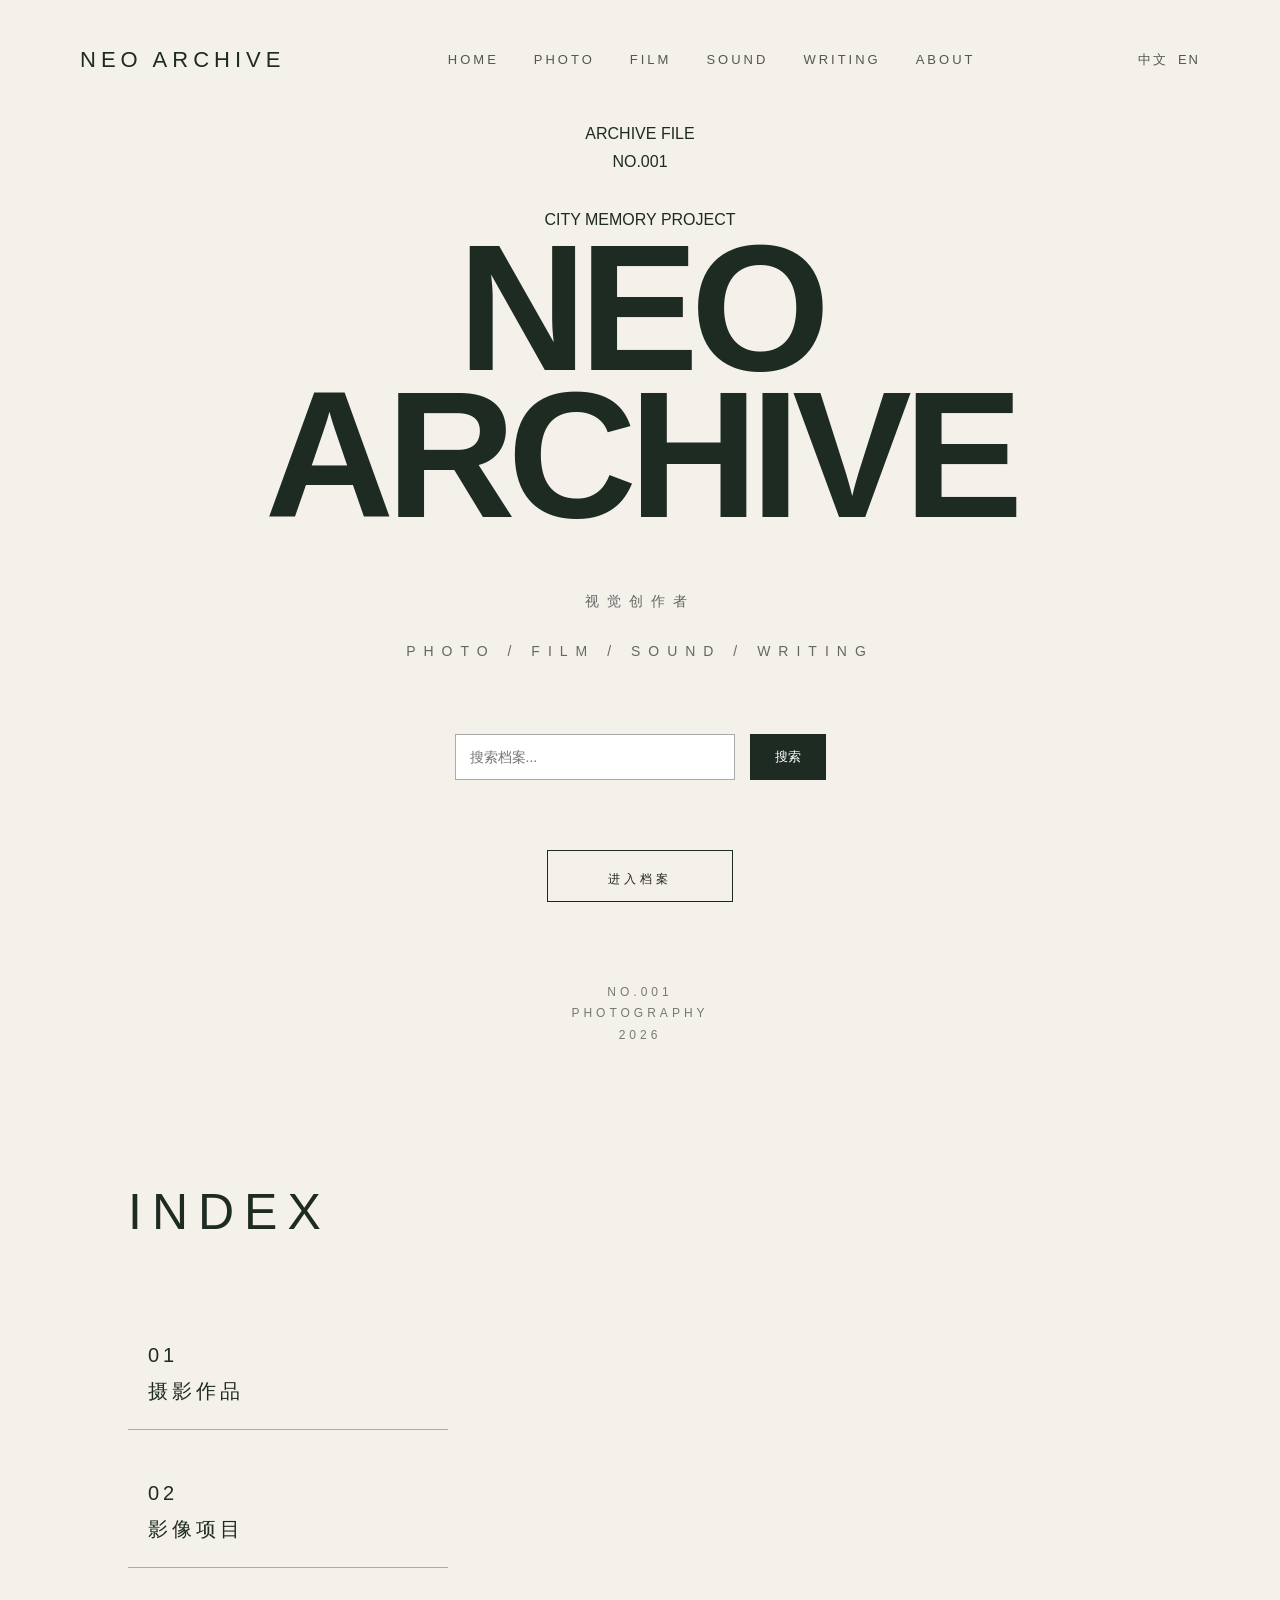
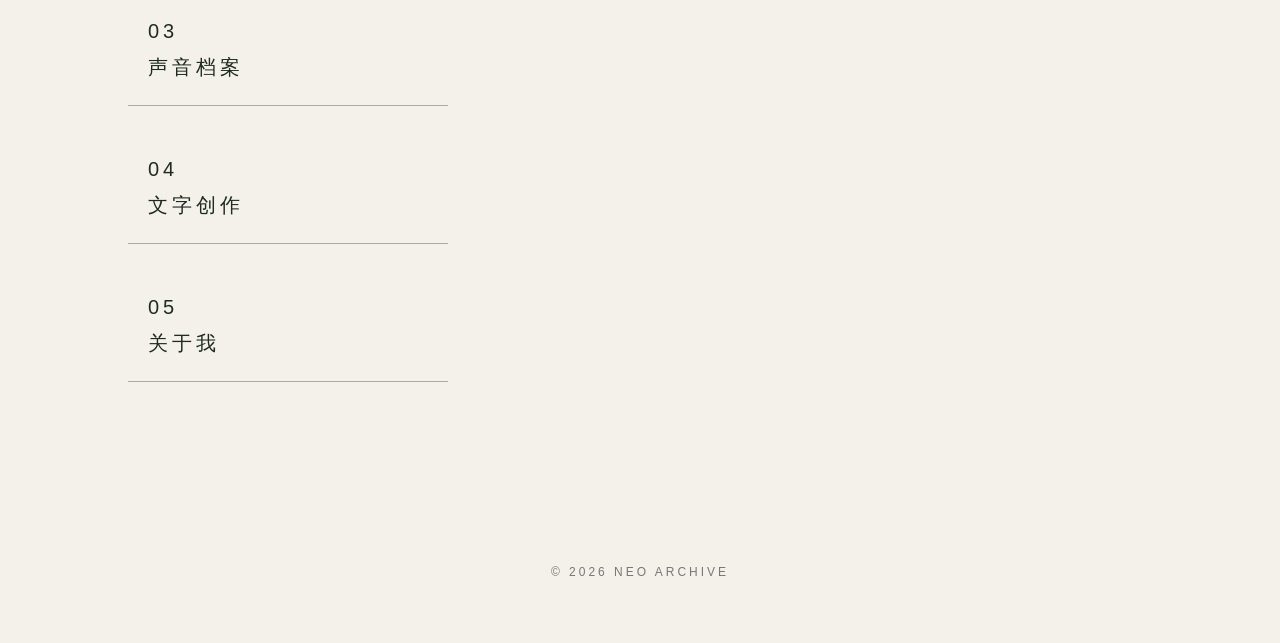
==== commit 35cdf7f4: "Add files via upload" ====
--- a/index.html
+++ b/index.html
@@ -91,6 +91,21 @@
 
 
 
+<div class="archive-label top-label">
+
+
+ARCHIVE FILE
+
+<br>
+
+NO.001
+
+<br><br>
+
+CITY MEMORY PROJECT
+
+
+</div>
 
 
 
--- a/style.css
+++ b/style.css
@@ -349,6 +349,40 @@
 
     color:#777;
 
+}.lightbox{
+
+    position:fixed;
+
+    inset:0;
+
+    background:rgba(0,0,0,.8);
+
+    display:none;
+
+    justify-content:center;
+
+    align-items:center;
+
+    z-index:999;
+
+}
+
+
+
+.lightbox img{
+
+    max-width:90%;
+
+    max-height:90%;
+
+}
+
+
+
+.lightbox.active{
+
+    display:flex;
+
 }
 
 
@@ -768,4 +802,1205 @@
 
 }
 
+}.contact-section{
+
+    margin-top:120px;
+
+    padding-top:50px;
+
+    border-top:1px solid #ddd;
+
+}
+
+
+
+.contact-section h2{
+
+    font-size:18px;
+
+    letter-spacing:5px;
+
+    margin-bottom:50px;
+
+}
+
+
+
+.contact-grid{
+
+    display:flex !important;
+
+    flex-direction:column !important;
+
+    gap:40px !important;
+
+}
+
+
+
+.contact-grid .label{
+
+    font-size:11px;
+
+    letter-spacing:4px;
+
+    color:#888;
+
+    margin-bottom:15px;
+
+}
+
+
+
+.contact-grid a{
+
+    color:#1E2B22;
+
+    letter-spacing:2px;
+
+}
+
+
+
+.contact-grid a:hover{
+
+    opacity:.6;
+
+}@media(max-width:768px){
+
+
+.contact-grid{
+
+    grid-template-columns:1fr;
+
+}
+
+
+}.contact-section{
+
+    margin-top:120px;
+
+    padding-top:60px;
+
+    border-top:1px solid #ddd;
+
+}
+
+
+
+.contact-section h2{
+
+    font-size:18px;
+
+    letter-spacing:6px;
+
+    margin-bottom:50px;
+
+}
+
+
+
+.contact-grid{
+
+    display:grid;
+
+    grid-template-columns:repeat(2,1fr);
+
+    gap:60px;
+
+}
+
+
+
+.contact-grid .label{
+
+    font-size:11px;
+
+    letter-spacing:4px;
+
+    color:#888;
+
+    margin-bottom:15px;
+
+}
+
+
+
+.contact-grid a{
+
+    color:#1E2B22;
+
+    text-decoration:none;
+
+    letter-spacing:2px;
+
+}
+
+
+
+.contact-grid a:hover{
+
+    opacity:.6;
+
+}
+
+
+
+
+@media(max-width:768px){
+
+.contact-grid{
+
+grid-template-columns:1fr;
+
+}
+
+}.about-page{
+
+max-width:900px;
+
+margin:120px auto;
+
+padding:0 40px;
+
+}
+
+
+.about-page h1{
+
+font-size:60px;
+
+letter-spacing:8px;
+
+margin:40px 0;
+
+}
+
+
+
+.role{
+
+letter-spacing:5px;
+
+color:#777;
+
+line-height:2;
+
+}
+
+
+
+.about-text,
+.profile-box,
+.contact-section{
+
+margin-top:100px;
+
+}
+
+
+
+.about-text h2,
+.profile-box h2,
+.contact-section h2{
+
+font-size:16px;
+
+letter-spacing:5px;
+
+margin-bottom:40px;
+
+}
+
+
+
+.about-text p{
+
+line-height:2;
+
+letter-spacing:2px;
+
+}
+
+
+
+.profile-box p{
+
+margin-bottom:35px;
+
+letter-spacing:3px;
+
+}
+
+
+
+.contact-section{
+
+border-top:1px solid #ddd;
+
+padding-top:60px;
+
+}
+
+
+
+.contact-grid{
+
+display:grid;
+
+grid-template-columns:repeat(2,1fr);
+
+gap:50px;
+
+}
+
+
+
+.label{
+
+font-size:11px;
+
+letter-spacing:4px;
+
+color:#888;
+
+}
+
+
+
+.contact-grid a{
+
+color:#1E2B22;
+
+text-decoration:none;
+
+}
+
+
+
+@media(max-width:768px){
+
+
+.about-page{
+
+padding:0 20px;
+
+}
+
+
+
+.about-page h1{
+
+font-size:40px;
+
+}
+
+
+
+.contact-grid{
+
+grid-template-columns:1fr;
+
+}
+
+
+}.social-icons{
+
+display:flex;
+
+gap:35px;
+
+margin-top:40px;
+
+}
+
+
+
+.social-icons a{
+
+width:45px;
+
+height:45px;
+
+border:1px solid #ddd;
+
+border-radius:50%;
+
+display:flex;
+
+align-items:center;
+
+justify-content:center;
+
+font-size:18px;
+
+color:#1E2B22;
+
+text-decoration:none;
+
+transition:.3s;
+
+}
+
+
+
+.social-icons a:hover{
+
+transform:translateY(-5px);
+
+border-color:#1E2B22;
+
+}.social-icons{
+
+display:flex;
+
+gap:30px;
+
+margin-top:40px;
+
+}
+
+
+
+.social-icons a{
+
+width:48px;
+
+height:48px;
+
+border:1px solid #ddd;
+
+border-radius:50%;
+
+display:flex;
+
+justify-content:center;
+
+align-items:center;
+
+transition:.3s;
+
+}
+
+
+
+.social-icons a:hover{
+
+transform:translateY(-5px);
+
+border-color:#222;
+
+}
+
+
+
+/* 邮箱 */
+
+.icon.email::before{
+
+content:"✉";
+
+font-size:18px;
+
+}
+
+
+
+/* Instagram */
+
+.icon.instagram::before{
+
+content:"◎";
+
+font-size:24px;
+
+}
+
+
+
+/* 小红书 */
+
+.icon.xhs::before{
+
+content:"小";
+
+font-size:16px;
+
+letter-spacing:1px;
+
+}.home-page{
+
+max-width:1200px;
+
+margin:auto;
+
+padding:0 40px;
+
+}
+
+
+
+.hero{
+
+min-height:85vh;
+
+display:flex;
+
+flex-direction:column;
+
+justify-content:center;
+
+}
+
+
+
+.archive-number{
+
+font-size:12px;
+
+letter-spacing:5px;
+
+color:#888;
+
+}
+
+
+
+
+.hero h1{
+
+font-size:90px;
+
+line-height:.9;
+
+letter-spacing:12px;
+
+margin:50px 0;
+
+}
+
+
+
+
+.creator{
+
+font-size:16px;
+
+letter-spacing:5px;
+
+line-height:2;
+
+}
+
+
+
+.field{
+
+margin-top:40px;
+
+letter-spacing:4px;
+
+font-size:13px;
+
+}
+
+
+
+
+.enter{
+
+display:inline-block;
+
+margin-top:70px;
+
+border-bottom:1px solid #222;
+
+padding-bottom:10px;
+
+color:#222;
+
+text-decoration:none;
+
+letter-spacing:4px;
+
+}
+
+
+
+
+
+.index-section{
+
+padding:120px 0;
+
+border-top:1px solid #ddd;
+
+}
+
+
+
+.index-section h2{
+
+letter-spacing:6px;
+
+font-size:16px;
+
+}
+
+
+
+
+.index-list{
+
+display:flex;
+
+flex-direction:column;
+
+margin-top:50px;
+
+}
+
+
+
+.index-list a{
+
+padding:30px 0;
+
+border-bottom:1px solid #ddd;
+
+font-size:24px;
+
+letter-spacing:5px;
+
+color:#111;
+
+text-decoration:none;
+
+}
+
+
+
+.index-list span{
+
+font-size:12px;
+
+color:#888;
+
+margin-right:40px;
+
+}
+
+
+
+
+footer{
+
+padding:60px 40px;
+
+letter-spacing:3px;
+
+font-size:12px;
+
+}
+
+
+
+
+@media(max-width:768px){
+
+
+.hero h1{
+
+font-size:55px;
+
+}
+
+
+.home-page{
+
+padding:0 20px;
+
+}
+
+
+}.profile-box{
+
+margin-top:100px;
+
+padding-top:60px;
+
+border-top:1px solid #ddd;
+
+}
+
+
+
+.profile-box h2{
+
+font-size:16px;
+
+letter-spacing:5px;
+
+margin-bottom:50px;
+
+}
+
+
+
+.profile-item{
+
+margin-bottom:45px;
+
+}
+
+
+
+.profile-item .label{
+
+font-size:11px;
+
+letter-spacing:4px;
+
+color:#888;
+
+margin-bottom:15px;
+
+}
+
+
+
+.profile-item p{
+
+line-height:2;
+
+letter-spacing:2px;
+
+}.photo-book{
+
+display:flex;
+
+flex-direction:column;
+
+gap:100px;
+
+margin-top:100px;
+
+}
+
+
+
+.photo-book figure{
+
+margin:0;
+
+}
+
+
+
+.photo-book img{
+
+width:100%;
+
+display:block;
+
+}
+
+
+
+.photo-book figcaption{
+
+margin-top:20px;
+
+font-size:12px;
+
+letter-spacing:4px;
+
+color:#777;
+
+}/* =========================
+   PHOTO ARCHIVE STYLE
+========================= */
+
+
+.photo-page{
+
+max-width:1100px;
+
+margin:auto;
+
+padding:80px 40px;
+
+}
+
+
+
+/* 项目编号 */
+
+.project-number{
+
+font-size:12px;
+
+letter-spacing:5px;
+
+color:#888;
+
+margin-bottom:40px;
+
+}
+
+
+
+/* 标题 */
+
+.photo-page h1{
+
+font-size:60px;
+
+font-weight:400;
+
+letter-spacing:10px;
+
+margin-bottom:60px;
+
+}
+
+
+
+/* 项目信息 */
+
+.project-info{
+
+display:flex;
+
+gap:100px;
+
+padding-bottom:60px;
+
+border-bottom:1px solid #ddd;
+
+font-size:12px;
+
+letter-spacing:3px;
+
+line-height:2;
+
+}
+
+
+
+
+
+/* 描述 */
+
+.description{
+
+max-width:600px;
+
+margin:80px 0;
+
+line-height:2.2;
+
+font-size:15px;
+
+letter-spacing:2px;
+
+}
+
+
+
+
+
+/* 图片区域 */
+
+.photo-book{
+
+display:flex;
+
+flex-direction:column;
+
+gap:100px;
+
+}
+
+
+
+
+
+.photo-book figure{
+
+margin:0;
+
+}
+
+
+
+
+
+.photo-book img{
+
+width:100%;
+
+display:block;
+
+cursor:pointer;
+
+transition:.6s ease;
+
+}
+
+
+
+
+
+.photo-book img:hover{
+
+opacity:.85;
+
+transform:scale(1.01);
+
+}
+
+
+
+
+
+.photo-book figcaption{
+
+margin-top:20px;
+
+font-size:11px;
+
+letter-spacing:5px;
+
+color:#777;
+
+}
+
+
+
+
+
+/* 图片放大 */
+
+.lightbox{
+
+position:fixed;
+
+top:0;
+
+left:0;
+
+width:100%;
+
+height:100%;
+
+background:rgba(0,0,0,.92);
+
+display:none;
+
+justify-content:center;
+
+align-items:center;
+
+z-index:9999;
+
+}
+
+
+
+
+
+.lightbox.active{
+
+display:flex;
+
+}
+
+
+
+
+
+.lightbox img{
+
+max-width:90%;
+
+max-height:90%;
+
+object-fit:contain;
+
+}
+
+
+
+
+
+.close-lightbox{
+
+position:absolute;
+
+top:40px;
+
+right:50px;
+
+color:white;
+
+font-size:40px;
+
+font-weight:200;
+
+cursor:pointer;
+
+}
+
+
+
+
+
+/* 项目信息 */
+
+.camera-info{
+
+margin-top:120px;
+
+padding-top:50px;
+
+border-top:1px solid #ddd;
+
+font-size:13px;
+
+line-height:2;
+
+letter-spacing:2px;
+
+}
+
+
+
+
+
+.camera-info h3{
+
+font-size:14px;
+
+letter-spacing:5px;
+
+margin-bottom:40px;
+
+}
+
+
+
+
+
+/* 档案文字 */
+
+.archive-note{
+
+margin-top:100px;
+
+padding-top:50px;
+
+border-top:1px solid #ddd;
+
+max-width:650px;
+
+line-height:2.2;
+
+letter-spacing:2px;
+
+}
+
+
+
+
+
+/* 手机适配 */
+
+@media(max-width:768px){
+
+
+.photo-page{
+
+padding:50px 20px;
+
+}
+
+
+
+.photo-page h1{
+
+font-size:38px;
+
+letter-spacing:6px;
+
+}
+
+
+
+.project-info{
+
+gap:30px;
+
+flex-wrap:wrap;
+
+}
+
+
+}/* =====================
+ SOUND PAGE
+===================== */
+
+
+.sound-page{
+
+max-width:1100px;
+
+margin:auto;
+
+padding:80px 40px;
+
+}
+
+
+
+
+.sound-page h1{
+
+font-size:60px;
+
+font-weight:400;
+
+letter-spacing:10px;
+
+margin:50px 0;
+
+}
+
+
+
+
+.sound-intro{
+
+max-width:600px;
+
+line-height:2.2;
+
+margin-bottom:100px;
+
+}
+
+
+
+
+.music-section{
+
+margin-bottom:100px;
+
+padding-top:50px;
+
+border-top:1px solid #ddd;
+
+}
+
+
+
+
+.music-section h2{
+
+font-size:14px;
+
+letter-spacing:5px;
+
+margin-bottom:50px;
+
+}
+
+
+
+
+.music-list{
+
+display:flex;
+
+flex-direction:column;
+
+}
+
+
+
+
+.music-item{
+
+padding:25px 0;
+
+border-bottom:1px solid #ddd;
+
+font-size:24px;
+
+letter-spacing:5px;
+
+}
+
+
+
+
+.music-item span{
+
+font-size:12px;
+
+color:#888;
+
+margin-right:40px;
+
+}
+
+
+
+
+.tags{
+
+display:flex;
+
+gap:20px;
+
+flex-wrap:wrap;
+
+}
+
+
+
+
+.tags span{
+
+border:1px solid #ccc;
+
+padding:12px 25px;
+
+font-size:12px;
+
+letter-spacing:3px;
+
+}
+
+
+
+
+@media(max-width:768px){
+
+
+.sound-page{
+
+padding:50px 20px;
+
+}
+
+
+
+.sound-page h1{
+
+font-size:38px;
+
+}
+
+
 }
